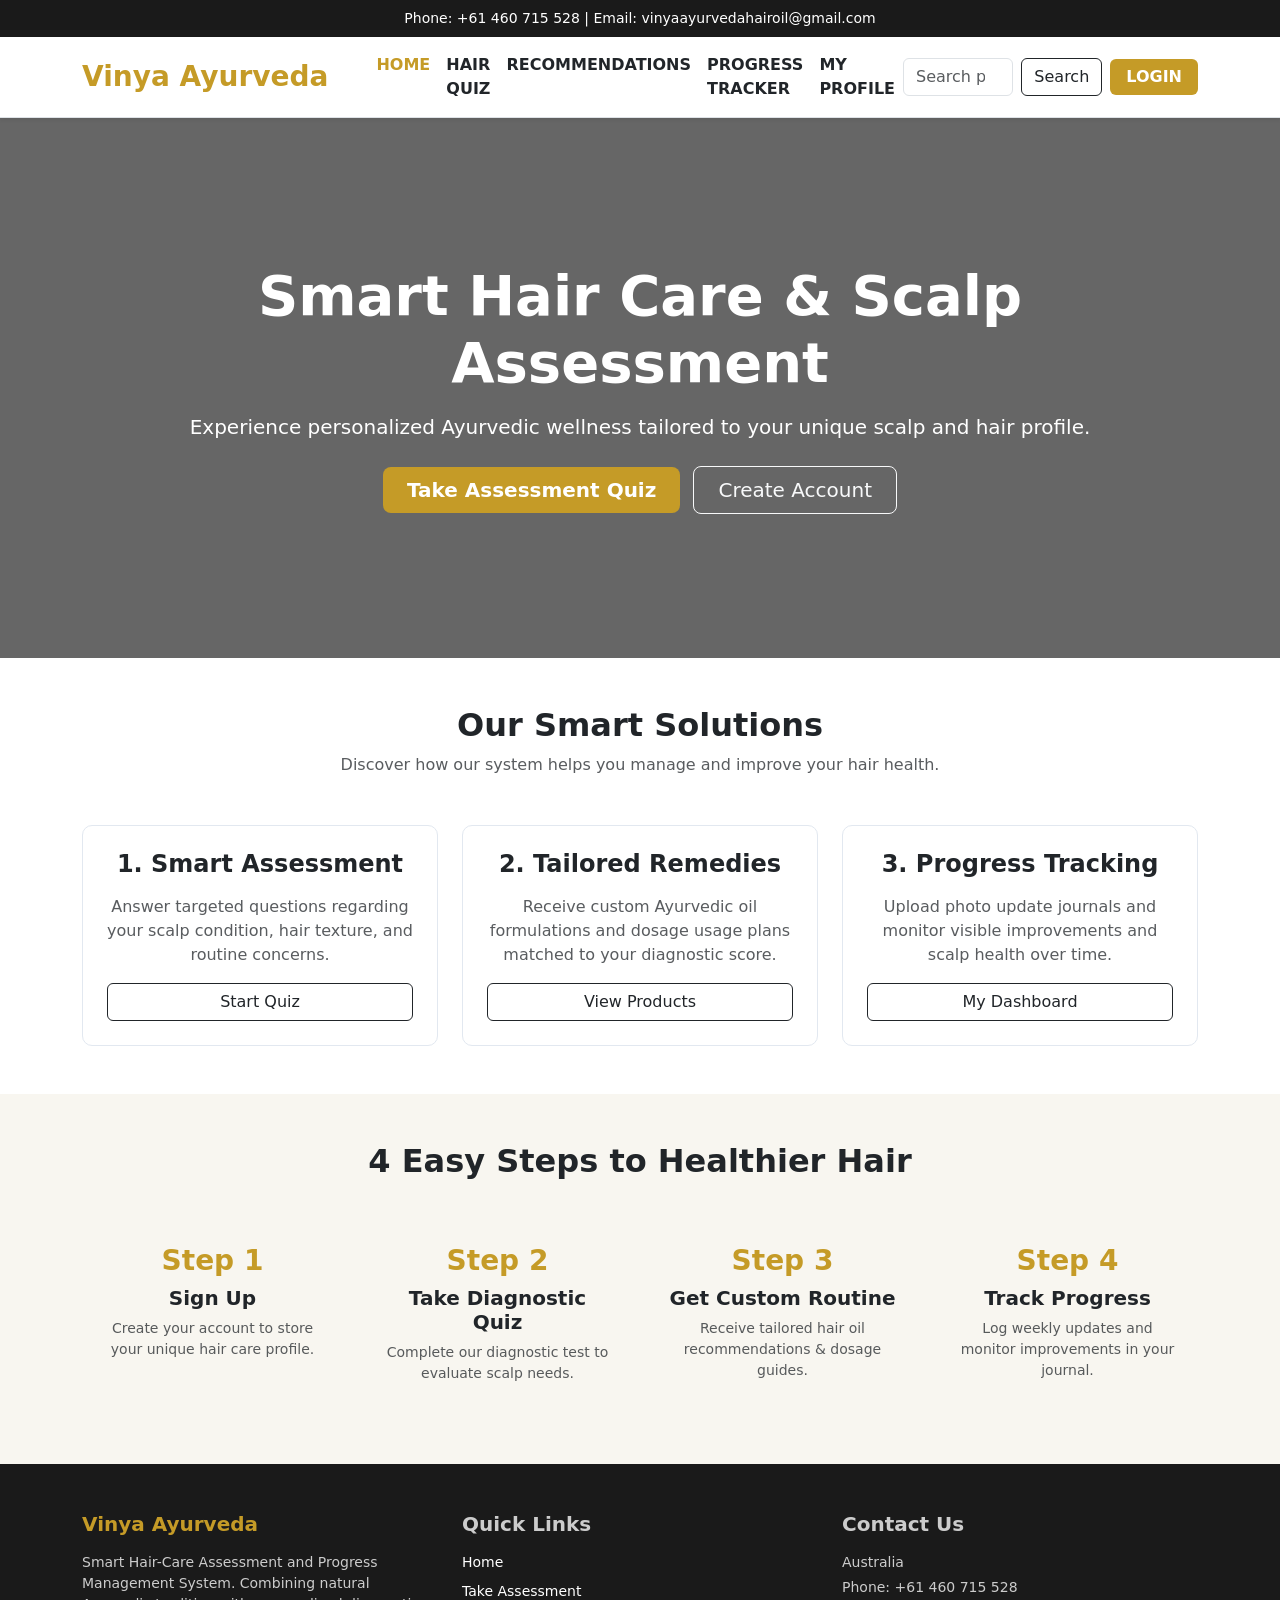
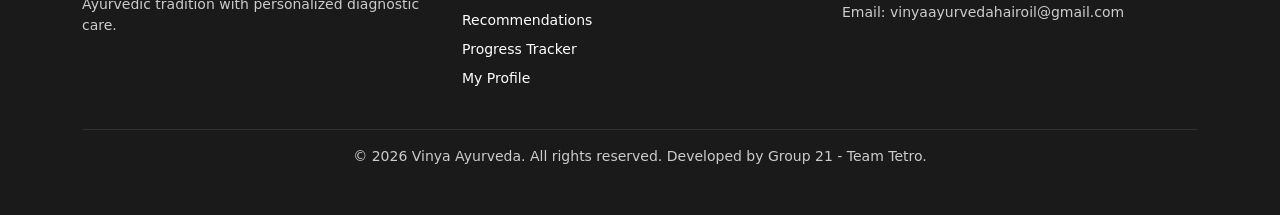
==== index.html @ a971d062 "Add files via upload" ====
<!DOCTYPE html>
<html lang="en">
<head>
    <meta charset="UTF-8">
    <meta name="viewport" content="width=device-width, initial-scale=1.0">
    <title>Vinya Ayurveda - Smart Hair Care Assessment</title>
    
    <!-- Bootstrap 5 CSS CDN -->
    <link href="https://cdn.jsdelivr.net/npm/bootstrap@5.3.0/dist/css/bootstrap.min.css" rel="stylesheet">
    
    <!-- Custom Project Stylesheet -->
    <link rel="stylesheet" href="style.css">
</head>
<body>

    <!-- 1. Top Announcement Bar -->
    <div class="top-bar py-2 text-center">
        <div class="container">
            <span>Phone: +61 460 715 528 | Email: vinyaayurvedahairoil@gmail.com</span>
        </div>
    </div>

    <!-- 2. Main Navigation Bar -->
    <!-- Main Navigation Bar with Search Bar -->
<nav class="navbar navbar-expand-lg navbar-light bg-white border-bottom shadow-sm sticky-top">
    <div class="container">
        <a class="navbar-brand fw-bold fs-3 text-vinya" href="index.html">Vinya Ayurveda</a>
        <button class="navbar-toggler" type="button" data-bs-toggle="collapse" data-bs-target="#navbarNav">
            <span class="navbar-toggler-icon"></span>
        </button>
        <div class="collapse navbar-collapse" id="navbarNav">
            <ul class="navbar-nav me-auto ms-lg-4 fw-semibold">
                <li class="nav-item"><a class="nav-link active text-vinya" href="index.html">HOME</a></li>
                <li class="nav-item"><a class="nav-link text-dark" href="assessment.html">HAIR QUIZ</a></li>
                <li class="nav-item"><a class="nav-link text-dark" href="recommendation.html">RECOMMENDATIONS</a></li>
                <li class="nav-item"><a class="nav-link text-dark" href="progress.html">PROGRESS TRACKER</a></li>
                <li class="nav-item"><a class="nav-link text-dark" href="profile.html">MY PROFILE</a></li>
            </ul>

            <!-- Search Bar Form -->
            <form class="d-flex me-lg-2 my-2 my-lg-0" role="search">
                <input class="form-control me-2" type="search" placeholder="Search products..." aria-label="Search">
                <button class="btn btn-outline-dark" type="submit">Search</button>
            </form>

            <a class="btn btn-vinya px-3" href="login.html">LOGIN</a>
        </div>
    </div>
</nav>

    <!-- 3. Hero Section (Using your image as background) -->
    <section class="hero-section text-center"style="background: linear-gradient(rgba(0,0,0,0.6), rgba(0,0,0,0.6)), url('images/hero-bg.webp') center/cover no-repeat;" >
        <div class="container py-4">
            <h1 class="display-4 fw-bold">Smart Hair Care & Scalp Assessment</h1>
            <p class="lead mt-3 mx-auto style-width">
                Experience personalized Ayurvedic wellness tailored to your unique scalp and hair profile.
            </p>
            <div class="mt-4">
                <a href="assessment.html" class="btn btn-vinya btn-lg px-4 py-2 me-2">Take Assessment Quiz</a>
                <a href="register.html" class="btn btn-outline-light btn-lg px-4 py-2">Create Account</a>
            </div>
        </div>
    </section>

    <!-- 4. Key System Features Section -->
    <section class="container py-5">
        <div class="text-center mb-5">
            <h2 class="fw-bold">Our Smart Solutions</h2>
            <p class="text-muted">Discover how our system helps you manage and improve your hair health.</p>
        </div>
        
        <div class="row g-4 text-center">
            <div class="col-md-4">
                <div class="card p-4 custom-card h-100">
                    <h4 class="fw-bold mb-3">1. Smart Assessment</h4>
                    <p class="text-muted">Answer targeted questions regarding your scalp condition, hair texture, and routine concerns.</p>
                    <a href="assessment.html" class="btn btn-outline-dark mt-auto">Start Quiz</a>
                </div>
            </div>
            <div class="col-md-4">
                <div class="card p-4 custom-card h-100">
                    <h4 class="fw-bold mb-3">2. Tailored Remedies</h4>
                    <p class="text-muted">Receive custom Ayurvedic oil formulations and dosage usage plans matched to your diagnostic score.</p>
                    <a href="recommendation.html" class="btn btn-outline-dark mt-auto">View Products</a>
                </div>
            </div>
            <div class="col-md-4">
                <div class="card p-4 custom-card h-100">
                    <h4 class="fw-bold mb-3">3. Progress Tracking</h4>
                    <p class="text-muted">Upload photo update journals and monitor visible improvements and scalp health over time.</p>
                    <a href="progress.html" class="btn btn-outline-dark mt-auto">My Dashboard</a>
                </div>
            </div>
        </div>
    </section>

    <!-- 5. How It Works Section -->
    <section class="bg-warm py-5">
        <div class="container">
            <div class="text-center mb-5">
                <h2 class="fw-bold">4 Easy Steps to Healthier Hair</h2>
            </div>
            <div class="row g-4 text-center">
                <div class="col-md-3">
                    <div class="p-3">
                        <h3 class="text-vinya fw-bold">Step 1</h3>
                        <h5 class="fw-semibold">Sign Up</h5>
                        <p class="text-muted small">Create your account to store your unique hair care profile.</p>
                    </div>
                </div>
                <div class="col-md-3">
                    <div class="p-3">
                        <h3 class="text-vinya fw-bold">Step 2</h3>
                        <h5 class="fw-semibold">Take Diagnostic Quiz</h5>
                        <p class="text-muted small">Complete our diagnostic test to evaluate scalp needs.</p>
                    </div>
                </div>
                <div class="col-md-3">
                    <div class="p-3">
                        <h3 class="text-vinya fw-bold">Step 3</h3>
                        <h5 class="fw-semibold">Get Custom Routine</h5>
                        <p class="text-muted small">Receive tailored hair oil recommendations & dosage guides.</p>
                    </div>
                </div>
                <div class="col-md-3">
                    <div class="p-3">
                        <h3 class="text-vinya fw-bold">Step 4</h3>
                        <h5 class="fw-semibold">Track Progress</h5>
                        <p class="text-muted small">Log weekly updates and monitor improvements in your journal.</p>
                    </div>
                </div>
            </div>
        </div>
    </section>

    <!-- 6. Footer -->
    <footer class="py-5">
        <div class="container">
            <div class="row g-4">
                <div class="col-md-4">
                    <h5 class="fw-bold text-vinya mb-3">Vinya Ayurveda</h5>
                    <p class="small">Smart Hair-Care Assessment and Progress Management System. Combining natural Ayurvedic tradition with personalized diagnostic care.</p>
                </div>
                <div class="col-md-4">
                    <h5 class="fw-bold mb-3">Quick Links</h5>
                    <ul class="list-unstyled small">
                        <li class="mb-2"><a href="index.html">Home</a></li>
                        <li class="mb-2"><a href="assessment.html">Take Assessment</a></li>
                        <li class="mb-2"><a href="recommendation.html">Recommendations</a></li>
                        <li class="mb-2"><a href="progress.html">Progress Tracker</a></li>
                        <li class="mb-2"><a href="profile.html">My Profile</a></li>
                    </ul>
                </div>
                <div class="col-md-4">
                    <h5 class="fw-bold mb-3">Contact Us</h5>
                    <p class="small mb-1">Australia</p>
                    <p class="small mb-1">Phone: +61 460 715 528</p>
                    <p class="small">Email: vinyaayurvedahairoil@gmail.com</p>
                </div>
            </div>
            <hr class="mt-4 border-secondary">
            <div class="text-center small">
                © 2026 Vinya Ayurveda. All rights reserved. Developed by Group 21 - Team Tetro.
            </div>
        </div>
    </footer>

    <!-- Bootstrap 5 JS Bundle -->
    <script src="https://cdn.jsdelivr.net/npm/bootstrap@5.3.0/dist/js/bootstrap.bundle.min.js"></script>
</body>
</html>
---- style.css ----
/* Vinya Ayurveda Brand Styling */

:root {
    --brand-gold: #c59b27;
    --brand-gold-hover: #a37f1e;
    --brand-dark: #1a1a1a;
    --brand-light-bg: #f8f6f0;
}

/* Announcement Top Bar */
.top-bar {
    background-color: var(--brand-dark);
    color: #ffffff;
    font-size: 0.875rem;
}

/* Custom Gold Accent Buttons */
.btn-vinya {
    background-color: var(--brand-gold);
    color: #ffffff !important;
    border: none;
    font-weight: 600;
    transition: background-color 0.3s ease;
}

.btn-vinya:hover {
    background-color: var(--brand-gold-hover);
}

.text-vinya {
    color: var(--brand-gold) !important;
}

/* Hero Section with Background Image Overlay */
.hero-section {
    background: linear-gradient(rgba(0, 0, 0, 0.5), rgba(0, 0, 0, 0.5)), url('./images/hero-bg.webp');
    background-size: cover;
    background-position: center;
    background-repeat: no-repeat;
    color: #ffffff;
    padding: 120px 0;
}

/* Feature Cards Styling */
.custom-card {
    border: 1px solid #e2e8f0;
    border-radius: 10px;
    transition: transform 0.3s ease, box-shadow 0.3s ease;
}

.custom-card:hover {
    transform: translateY(-5px);
    box-shadow: 0 10px 20px rgba(0, 0, 0, 0.1);
}

/* Section Backgrounds */
.bg-warm {
    background-color: var(--brand-light-bg);
}

/* Footer Styling */
footer {
    background-color: var(--brand-dark);
    color: #cccccc;
}

footer a {
    color: #ffffff;
    text-decoration: none;
}

footer a:hover {
    color: var(--brand-gold);
}
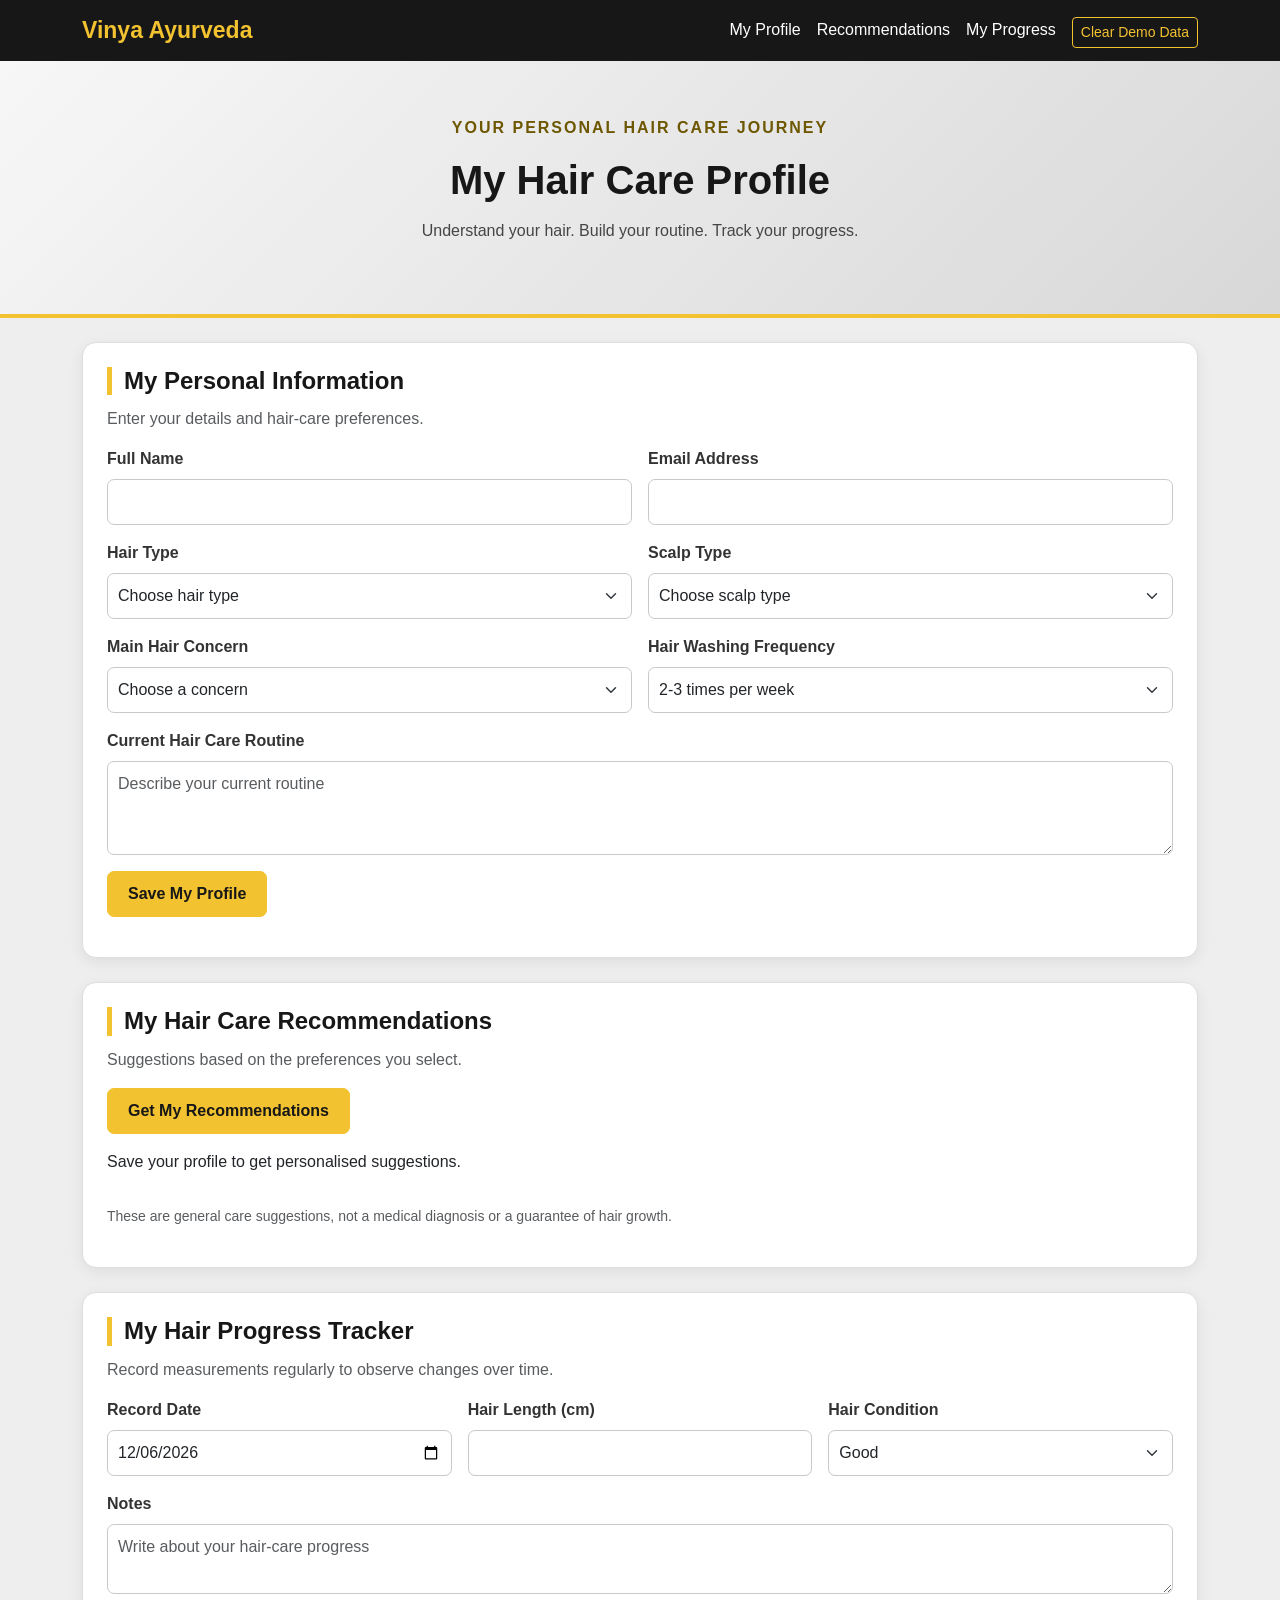
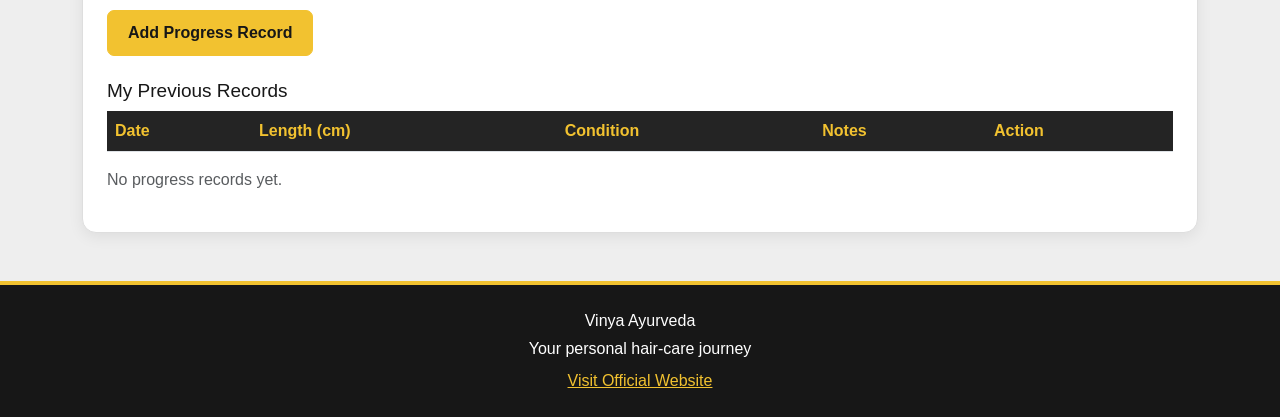
==== commit 752f7855: "Add files via upload profile" ====
--- a/index.html
+++ b/index.html
@@ -1,172 +1,228 @@
-
-<!DOCTYPE html>
-<html lang="en">
-<head>
-    <meta charset="UTF-8">
-    <meta name="viewport" content="width=device-width, initial-scale=1.0">
-    <title>Vinya Ayurveda - Smart Hair Care Assessment</title>
-    
-    <!-- Bootstrap 5 CSS CDN -->
-    <link href="https://cdn.jsdelivr.net/npm/bootstrap@5.3.0/dist/css/bootstrap.min.css" rel="stylesheet">
-    
-    <!-- Custom Project Stylesheet -->
-    <link rel="stylesheet" href="style.css">
-</head>
-<body>
-
-    <!-- 1. Top Announcement Bar -->
-    <div class="top-bar py-2 text-center">
-        <div class="container">
-            <span>Phone: +61 460 715 528 | Email: vinyaayurvedahairoil@gmail.com</span>
-        </div>
-    </div>
-
-    <!-- 2. Main Navigation Bar -->
-    <!-- Main Navigation Bar with Search Bar -->
-<nav class="navbar navbar-expand-lg navbar-light bg-white border-bottom shadow-sm sticky-top">
-    <div class="container">
-        <a class="navbar-brand fw-bold fs-3 text-vinya" href="index.html">Vinya Ayurveda</a>
-        <button class="navbar-toggler" type="button" data-bs-toggle="collapse" data-bs-target="#navbarNav">
-            <span class="navbar-toggler-icon"></span>
-        </button>
-        <div class="collapse navbar-collapse" id="navbarNav">
-            <ul class="navbar-nav me-auto ms-lg-4 fw-semibold">
-                <li class="nav-item"><a class="nav-link active text-vinya" href="index.html">HOME</a></li>
-                <li class="nav-item"><a class="nav-link text-dark" href="assessment.html">HAIR QUIZ</a></li>
-                <li class="nav-item"><a class="nav-link text-dark" href="recommendation.html">RECOMMENDATIONS</a></li>
-                <li class="nav-item"><a class="nav-link text-dark" href="progress.html">PROGRESS TRACKER</a></li>
-                <li class="nav-item"><a class="nav-link text-dark" href="profile.html">MY PROFILE</a></li>
-            </ul>
-
-            <!-- Search Bar Form -->
-            <form class="d-flex me-lg-2 my-2 my-lg-0" role="search">
-                <input class="form-control me-2" type="search" placeholder="Search products..." aria-label="Search">
-                <button class="btn btn-outline-dark" type="submit">Search</button>
-            </form>
-
-            <a class="btn btn-vinya px-3" href="login.html">LOGIN</a>
-        </div>
-    </div>
-</nav>
-
-    <!-- 3. Hero Section (Using your image as background) -->
-    <section class="hero-section text-center"style="background: linear-gradient(rgba(0,0,0,0.6), rgba(0,0,0,0.6)), url('images/hero-bg.webp') center/cover no-repeat;" >
-        <div class="container py-4">
-            <h1 class="display-4 fw-bold">Smart Hair Care & Scalp Assessment</h1>
-            <p class="lead mt-3 mx-auto style-width">
-                Experience personalized Ayurvedic wellness tailored to your unique scalp and hair profile.
-            </p>
-            <div class="mt-4">
-                <a href="assessment.html" class="btn btn-vinya btn-lg px-4 py-2 me-2">Take Assessment Quiz</a>
-                <a href="register.html" class="btn btn-outline-light btn-lg px-4 py-2">Create Account</a>
-            </div>
-        </div>
-    </section>
-
-    <!-- 4. Key System Features Section -->
-    <section class="container py-5">
-        <div class="text-center mb-5">
-            <h2 class="fw-bold">Our Smart Solutions</h2>
-            <p class="text-muted">Discover how our system helps you manage and improve your hair health.</p>
-        </div>
-        
-        <div class="row g-4 text-center">
-            <div class="col-md-4">
-                <div class="card p-4 custom-card h-100">
-                    <h4 class="fw-bold mb-3">1. Smart Assessment</h4>
-                    <p class="text-muted">Answer targeted questions regarding your scalp condition, hair texture, and routine concerns.</p>
-                    <a href="assessment.html" class="btn btn-outline-dark mt-auto">Start Quiz</a>
-                </div>
-            </div>
-            <div class="col-md-4">
-                <div class="card p-4 custom-card h-100">
-                    <h4 class="fw-bold mb-3">2. Tailored Remedies</h4>
-                    <p class="text-muted">Receive custom Ayurvedic oil formulations and dosage usage plans matched to your diagnostic score.</p>
-                    <a href="recommendation.html" class="btn btn-outline-dark mt-auto">View Products</a>
-                </div>
-            </div>
-            <div class="col-md-4">
-                <div class="card p-4 custom-card h-100">
-                    <h4 class="fw-bold mb-3">3. Progress Tracking</h4>
-                    <p class="text-muted">Upload photo update journals and monitor visible improvements and scalp health over time.</p>
-                    <a href="progress.html" class="btn btn-outline-dark mt-auto">My Dashboard</a>
-                </div>
-            </div>
-        </div>
-    </section>
-
-    <!-- 5. How It Works Section -->
-    <section class="bg-warm py-5">
-        <div class="container">
-            <div class="text-center mb-5">
-                <h2 class="fw-bold">4 Easy Steps to Healthier Hair</h2>
-            </div>
-            <div class="row g-4 text-center">
-                <div class="col-md-3">
-                    <div class="p-3">
-                        <h3 class="text-vinya fw-bold">Step 1</h3>
-                        <h5 class="fw-semibold">Sign Up</h5>
-                        <p class="text-muted small">Create your account to store your unique hair care profile.</p>
-                    </div>
-                </div>
-                <div class="col-md-3">
-                    <div class="p-3">
-                        <h3 class="text-vinya fw-bold">Step 2</h3>
-                        <h5 class="fw-semibold">Take Diagnostic Quiz</h5>
-                        <p class="text-muted small">Complete our diagnostic test to evaluate scalp needs.</p>
-                    </div>
-                </div>
-                <div class="col-md-3">
-                    <div class="p-3">
-                        <h3 class="text-vinya fw-bold">Step 3</h3>
-                        <h5 class="fw-semibold">Get Custom Routine</h5>
-                        <p class="text-muted small">Receive tailored hair oil recommendations & dosage guides.</p>
-                    </div>
-                </div>
-                <div class="col-md-3">
-                    <div class="p-3">
-                        <h3 class="text-vinya fw-bold">Step 4</h3>
-                        <h5 class="fw-semibold">Track Progress</h5>
-                        <p class="text-muted small">Log weekly updates and monitor improvements in your journal.</p>
-                    </div>
-                </div>
-            </div>
-        </div>
-    </section>
-
-    <!-- 6. Footer -->
-    <footer class="py-5">
-        <div class="container">
-            <div class="row g-4">
-                <div class="col-md-4">
-                    <h5 class="fw-bold text-vinya mb-3">Vinya Ayurveda</h5>
-                    <p class="small">Smart Hair-Care Assessment and Progress Management System. Combining natural Ayurvedic tradition with personalized diagnostic care.</p>
-                </div>
-                <div class="col-md-4">
-                    <h5 class="fw-bold mb-3">Quick Links</h5>
-                    <ul class="list-unstyled small">
-                        <li class="mb-2"><a href="index.html">Home</a></li>
-                        <li class="mb-2"><a href="assessment.html">Take Assessment</a></li>
-                        <li class="mb-2"><a href="recommendation.html">Recommendations</a></li>
-                        <li class="mb-2"><a href="progress.html">Progress Tracker</a></li>
-                        <li class="mb-2"><a href="profile.html">My Profile</a></li>
-                    </ul>
-                </div>
-                <div class="col-md-4">
-                    <h5 class="fw-bold mb-3">Contact Us</h5>
-                    <p class="small mb-1">Australia</p>
-                    <p class="small mb-1">Phone: +61 460 715 528</p>
-                    <p class="small">Email: vinyaayurvedahairoil@gmail.com</p>
-                </div>
-            </div>
-            <hr class="mt-4 border-secondary">
-            <div class="text-center small">
-                © 2026 Vinya Ayurveda. All rights reserved. Developed by Group 21 - Team Tetro.
-            </div>
-        </div>
-    </footer>
-
-    <!-- Bootstrap 5 JS Bundle -->
-    <script src="https://cdn.jsdelivr.net/npm/bootstrap@5.3.0/dist/js/bootstrap.bundle.min.js"></script>
-</body>
-</html>+<!DOCTYPE html>
+<html lang="en">
+<head>
+    <meta charset="UTF-8">
+    <meta name="viewport" content="width=device-width, initial-scale=1">
+    <title>Vinya Ayurveda | My Hair Care Profile</title>
+
+    <!-- Bootstrap CSS -->
+    <link href="https://cdn.jsdelivr.net/npm/bootstrap@5.3.3/dist/css/bootstrap.min.css"
+          rel="stylesheet">
+    <!-- Custom CSS -->
+    <link rel="stylesheet" href="style.css">
+</head>
+<body>
+
+<!-- Navigation Bar -->
+<nav class="navbar navbar-expand-lg navbar-dark">
+    <div class="container">
+        <a class="navbar-brand" href="#">Vinya Ayurveda</a>
+        <button class="navbar-toggler" type="button"
+                data-bs-toggle="collapse" data-bs-target="#menu"
+                aria-label="Toggle navigation">
+            <span class="navbar-toggler-icon"></span>
+        </button>
+
+        <div class="collapse navbar-collapse" id="menu">
+            <ul class="navbar-nav ms-auto align-items-lg-center">
+                <li class="nav-item"><a class="nav-link" href="#profile">My Profile</a></li>
+                <li class="nav-item"><a class="nav-link" href="#recommendations">Recommendations</a></li>
+                <li class="nav-item"><a class="nav-link" href="#progress">My Progress</a></li>
+                <li class="nav-item ms-lg-2">
+                    <button id="clearData" class="btn btn-outline-warning btn-sm mt-1">
+                        Clear Demo Data
+                    </button>
+                </li>
+            </ul>
+        </div>
+    </div>
+</nav>
+
+<!-- Welcome Section -->
+<header class="welcome text-center">
+    <div class="container">
+        <p class="small-heading">YOUR PERSONAL HAIR CARE JOURNEY</p>
+        <h1>My Hair Care Profile</h1>
+        <p>Understand your hair. Build your routine. Track your progress.</p>
+    </div>
+</header>
+
+<main class="container py-4">
+
+    <!-- Customer Profile -->
+    <section class="card section-card mb-4" id="profile">
+        <div class="card-body p-4">
+            <h2>My Personal Information</h2>
+            <p class="text-muted">Enter your details and hair-care preferences.</p>
+
+            <form id="profileForm">
+                <div class="row g-3">
+                    <div class="col-md-6">
+                        <label for="fullName" class="form-label">Full Name</label>
+                        <input type="text" id="fullName" class="form-control" required>
+                    </div>
+
+                    <div class="col-md-6">
+                        <label for="email" class="form-label">Email Address</label>
+                        <input type="email" id="email" class="form-control" required>
+                    </div>
+
+                    <div class="col-md-6">
+                        <label for="hairType" class="form-label">Hair Type</label>
+                        <select id="hairType" class="form-select" required>
+                            <option value="">Choose hair type</option>
+                            <option>Straight</option>
+                            <option>Wavy</option>
+                            <option>Curly</option>
+                            <option>Coily</option>
+                        </select>
+                    </div>
+
+                    <div class="col-md-6">
+                        <label for="scalpType" class="form-label">Scalp Type</label>
+                        <select id="scalpType" class="form-select" required>
+                            <option value="">Choose scalp type</option>
+                            <option>Normal</option>
+                            <option>Dry</option>
+                            <option>Oily</option>
+                            <option>Sensitive</option>
+                            <option>Not sure</option>
+                        </select>
+                    </div>
+
+                    <div class="col-md-6">
+                        <label for="concern" class="form-label">Main Hair Concern</label>
+                        <select id="concern" class="form-select" required>
+                            <option value="">Choose a concern</option>
+                            <option>Hair Fall</option>
+                            <option>Dry Hair</option>
+                            <option>Dandruff</option>
+                            <option>Hair Breakage</option>
+                            <option>Hair Growth</option>
+                            <option>Scalp Itching</option>
+                        </select>
+                    </div>
+
+                    <div class="col-md-6">
+                        <label for="washFrequency" class="form-label">Hair Washing Frequency</label>
+                        <select id="washFrequency" class="form-select">
+                            <option>Daily</option>
+                            <option selected>2-3 times per week</option>
+                            <option>Once per week</option>
+                            <option>Less often</option>
+                        </select>
+                    </div>
+
+                    <div class="col-12">
+                        <label for="routine" class="form-label">Current Hair Care Routine</label>
+                        <textarea id="routine" class="form-control" rows="3"
+                                  placeholder="Describe your current routine"></textarea>
+                    </div>
+
+                    <div class="col-12">
+                        <button type="submit" class="btn btn-yellow">Save My Profile</button>
+                    </div>
+                </div>
+            </form>
+            <p id="profileMessage" class="status-message mt-3" aria-live="polite"></p>
+        </div>
+    </section>
+
+    <!-- Recommendations -->
+    <section class="card section-card mb-4" id="recommendations">
+        <div class="card-body p-4">
+            <h2>My Hair Care Recommendations</h2>
+            <p class="text-muted">Suggestions based on the preferences you select.</p>
+
+            <button id="getRecommendations" class="btn btn-yellow mb-3">
+                Get My Recommendations
+            </button>
+
+            <div id="recommendationResults" class="row g-3">
+                <div class="col-12">
+                    <p>Save your profile to get personalised suggestions.</p>
+                </div>
+            </div>
+
+            <p class="small text-muted mt-3">
+                These are general care suggestions, not a medical diagnosis or a guarantee of hair growth.
+            </p>
+        </div>
+    </section>
+
+    <!-- Progress Tracker -->
+    <section class="card section-card mb-4" id="progress">
+        <div class="card-body p-4">
+            <h2>My Hair Progress Tracker</h2>
+            <p class="text-muted">Record measurements regularly to observe changes over time.</p>
+
+            <form id="progressForm">
+                <div class="row g-3">
+                    <div class="col-md-4">
+                        <label for="progressDate" class="form-label">Record Date</label>
+                        <input type="date" id="progressDate" class="form-control" required>
+                    </div>
+
+                    <div class="col-md-4">
+                        <label for="hairLength" class="form-label">Hair Length (cm)</label>
+                        <input type="number" id="hairLength" class="form-control"
+                               min="0" max="300" step="0.1" required>
+                    </div>
+
+                    <div class="col-md-4">
+                        <label for="hairCondition" class="form-label">Hair Condition</label>
+                        <select id="hairCondition" class="form-select">
+                            <option>Good</option>
+                            <option>Dry</option>
+                            <option>Oily</option>
+                            <option>Brittle</option>
+                            <option>More breakage noticed</option>
+                        </select>
+                    </div>
+
+                    <div class="col-12">
+                        <label for="progressNotes" class="form-label">Notes</label>
+                        <textarea id="progressNotes" class="form-control" rows="2"
+                                  placeholder="Write about your hair-care progress"></textarea>
+                    </div>
+
+                    <div class="col-12">
+                        <button type="submit" class="btn btn-yellow">Add Progress Record</button>
+                    </div>
+                </div>
+            </form>
+
+            <p id="progressMessage" class="status-message mt-3" aria-live="polite"></p>
+
+            <h3 class="mt-4">My Previous Records</h3>
+            <div class="table-responsive">
+                <table class="table table-hover align-middle">
+                    <thead>
+                        <tr>
+                            <th>Date</th>
+                            <th>Length (cm)</th>
+                            <th>Condition</th>
+                            <th>Notes</th>
+                            <th>Action</th>
+                        </tr>
+                    </thead>
+                    <tbody id="progressTable"></tbody>
+                </table>
+            </div>
+            <p id="emptyRecords" class="text-muted">No progress records yet.</p>
+        </div>
+    </section>
+</main>
+
+<footer class="text-center py-4">
+    <p class="mb-1">Vinya Ayurveda</p>
+    <p class="mb-2">Your personal hair-care journey</p>
+    <a href="https://www.vinyaayurveda.com.au/" target="_blank" rel="noopener noreferrer">
+        Visit Official Website
+    </a>
+</footer>
+
+<script src="https://cdn.jsdelivr.net/npm/bootstrap@5.3.3/dist/js/bootstrap.bundle.min.js"></script>
+<script src="script.js"></script>
+</body>
+</html>
--- a/style.css
+++ b/style.css
@@ -1,75 +1,209 @@
-
-/* Vinya Ayurveda Brand Styling */
-
-:root {
-    --brand-gold: #c59b27;
-    --brand-gold-hover: #a37f1e;
-    --brand-dark: #1a1a1a;
-    --brand-light-bg: #f8f6f0;
-}
-
-/* Announcement Top Bar */
-.top-bar {
-    background-color: var(--brand-dark);
-    color: #ffffff;
-    font-size: 0.875rem;
-}
-
-/* Custom Gold Accent Buttons */
-.btn-vinya {
-    background-color: var(--brand-gold);
-    color: #ffffff !important;
-    border: none;
-    font-weight: 600;
-    transition: background-color 0.3s ease;
-}
-
-.btn-vinya:hover {
-    background-color: var(--brand-gold-hover);
-}
-
-.text-vinya {
-    color: var(--brand-gold) !important;
-}
-
-/* Hero Section with Background Image Overlay */
-.hero-section {
-    background: linear-gradient(rgba(0, 0, 0, 0.5), rgba(0, 0, 0, 0.5)), url('./images/hero-bg.webp');
-    background-size: cover;
-    background-position: center;
-    background-repeat: no-repeat;
-    color: #ffffff;
-    padding: 120px 0;
-}
-
-/* Feature Cards Styling */
-.custom-card {
-    border: 1px solid #e2e8f0;
-    border-radius: 10px;
-    transition: transform 0.3s ease, box-shadow 0.3s ease;
-}
-
-.custom-card:hover {
-    transform: translateY(-5px);
-    box-shadow: 0 10px 20px rgba(0, 0, 0, 0.1);
-}
-
-/* Section Backgrounds */
-.bg-warm {
-    background-color: var(--brand-light-bg);
-}
-
-/* Footer Styling */
-footer {
-    background-color: var(--brand-dark);
-    color: #cccccc;
-}
-
-footer a {
-    color: #ffffff;
-    text-decoration: none;
-}
-
-footer a:hover {
-    color: var(--brand-gold);
-}+/* BLACK, ASH AND YELLOW COLOUR THEME */
+:root {
+    --black: #171717;
+    --black-soft: #242424;
+    --ash: #eeeeee;
+    --ash-dark: #d2d2d2;
+    --yellow: #f2c230;
+    --yellow-hover: #dfad13;
+    --text: #252525;
+}
+
+/* General page */
+body {
+    background-color: var(--ash);
+    color: var(--text);
+    font-family: Arial, sans-serif;
+    margin: 0;
+}
+
+/* Navigation bar */
+.navbar {
+    background-color: var(--black);
+}
+
+.navbar-brand {
+    font-size: 23px;
+    font-weight: bold;
+    color: var(--yellow);
+}
+
+.navbar-brand:hover {
+    color: #ffe58a;
+}
+
+.navbar .nav-link {
+    color: #ffffff;
+}
+
+.navbar .nav-link:hover,
+.navbar .nav-link:focus {
+    color: var(--yellow);
+}
+
+/* Welcome section */
+.welcome {
+    background: linear-gradient(135deg, #f7f7f7, #d8d8d8);
+    border-bottom: 4px solid var(--yellow);
+    padding: 55px 15px;
+}
+
+.welcome h1 {
+    color: var(--black);
+    font-weight: bold;
+    margin-bottom: 15px;
+}
+
+.welcome p {
+    color: #454545;
+}
+
+.small-heading {
+    color: #6d5700 !important;
+    letter-spacing: 2px;
+    font-weight: bold;
+}
+
+/* Main cards */
+.section-card {
+    background-color: #ffffff;
+    border: 1px solid #dedede;
+    border-radius: 14px;
+    box-shadow: 0 4px 15px rgba(0, 0, 0, 0.07);
+}
+
+.section-card h2 {
+    color: var(--black);
+    font-size: 24px;
+    font-weight: bold;
+    margin-bottom: 12px;
+    border-left: 5px solid var(--yellow);
+    padding-left: 12px;
+}
+
+.section-card h3 {
+    color: var(--black);
+    font-size: 19px;
+}
+
+/* Form labels and fields */
+.form-label {
+    font-weight: bold;
+    color: #333333;
+}
+
+.form-control,
+.form-select {
+    border: 1px solid #c9c9c9;
+    border-radius: 7px;
+    padding: 10px;
+}
+
+.form-control:focus,
+.form-select:focus {
+    border-color: #c7a11e;
+    box-shadow: 0 0 0 0.2rem rgba(242, 194, 48, 0.25);
+}
+
+/* Yellow buttons */
+.btn-yellow {
+    background-color: var(--yellow);
+    color: var(--black);
+    border: 1px solid var(--yellow);
+    border-radius: 7px;
+    padding: 10px 20px;
+    font-weight: bold;
+}
+
+.btn-yellow:hover,
+.btn-yellow:focus {
+    background-color: var(--yellow-hover);
+    border-color: var(--yellow-hover);
+    color: var(--black);
+}
+
+.btn-outline-warning {
+    color: var(--yellow);
+    border-color: var(--yellow);
+}
+
+.btn-outline-warning:hover {
+    color: var(--black);
+    background-color: var(--yellow);
+    border-color: var(--yellow);
+}
+
+/* Recommendation cards */
+.recommendation-card {
+    background-color: #f3f3f3;
+    border: 1px solid #dddddd;
+    border-top: 4px solid var(--yellow);
+    border-radius: 10px;
+    padding: 20px;
+    height: 100%;
+}
+
+.recommendation-card h3 {
+    font-size: 18px;
+    font-weight: bold;
+}
+
+.recommendation-card p {
+    margin-bottom: 0;
+    line-height: 1.6;
+}
+
+/* Messages */
+.status-message {
+    color: #333333;
+    font-weight: bold;
+}
+
+/* Table */
+.table thead th {
+    background-color: var(--black-soft);
+    color: var(--yellow);
+    white-space: nowrap;
+}
+
+.table td {
+    overflow-wrap: anywhere;
+}
+
+.table-hover tbody tr:hover {
+    background-color: #fff9df;
+}
+
+/* Footer */
+footer {
+    background-color: var(--black);
+    color: #ffffff;
+    border-top: 4px solid var(--yellow);
+}
+
+footer a {
+    color: var(--yellow);
+}
+
+footer a:hover {
+    color: #ffe58a;
+}
+
+/* Mobile screen */
+@media (max-width: 576px) {
+    .welcome {
+        padding: 35px 12px;
+    }
+
+    .welcome h1 {
+        font-size: 28px;
+    }
+
+    .section-card h2 {
+        font-size: 21px;
+    }
+
+    .section-card .card-body {
+        padding: 20px !important;
+    }
+}
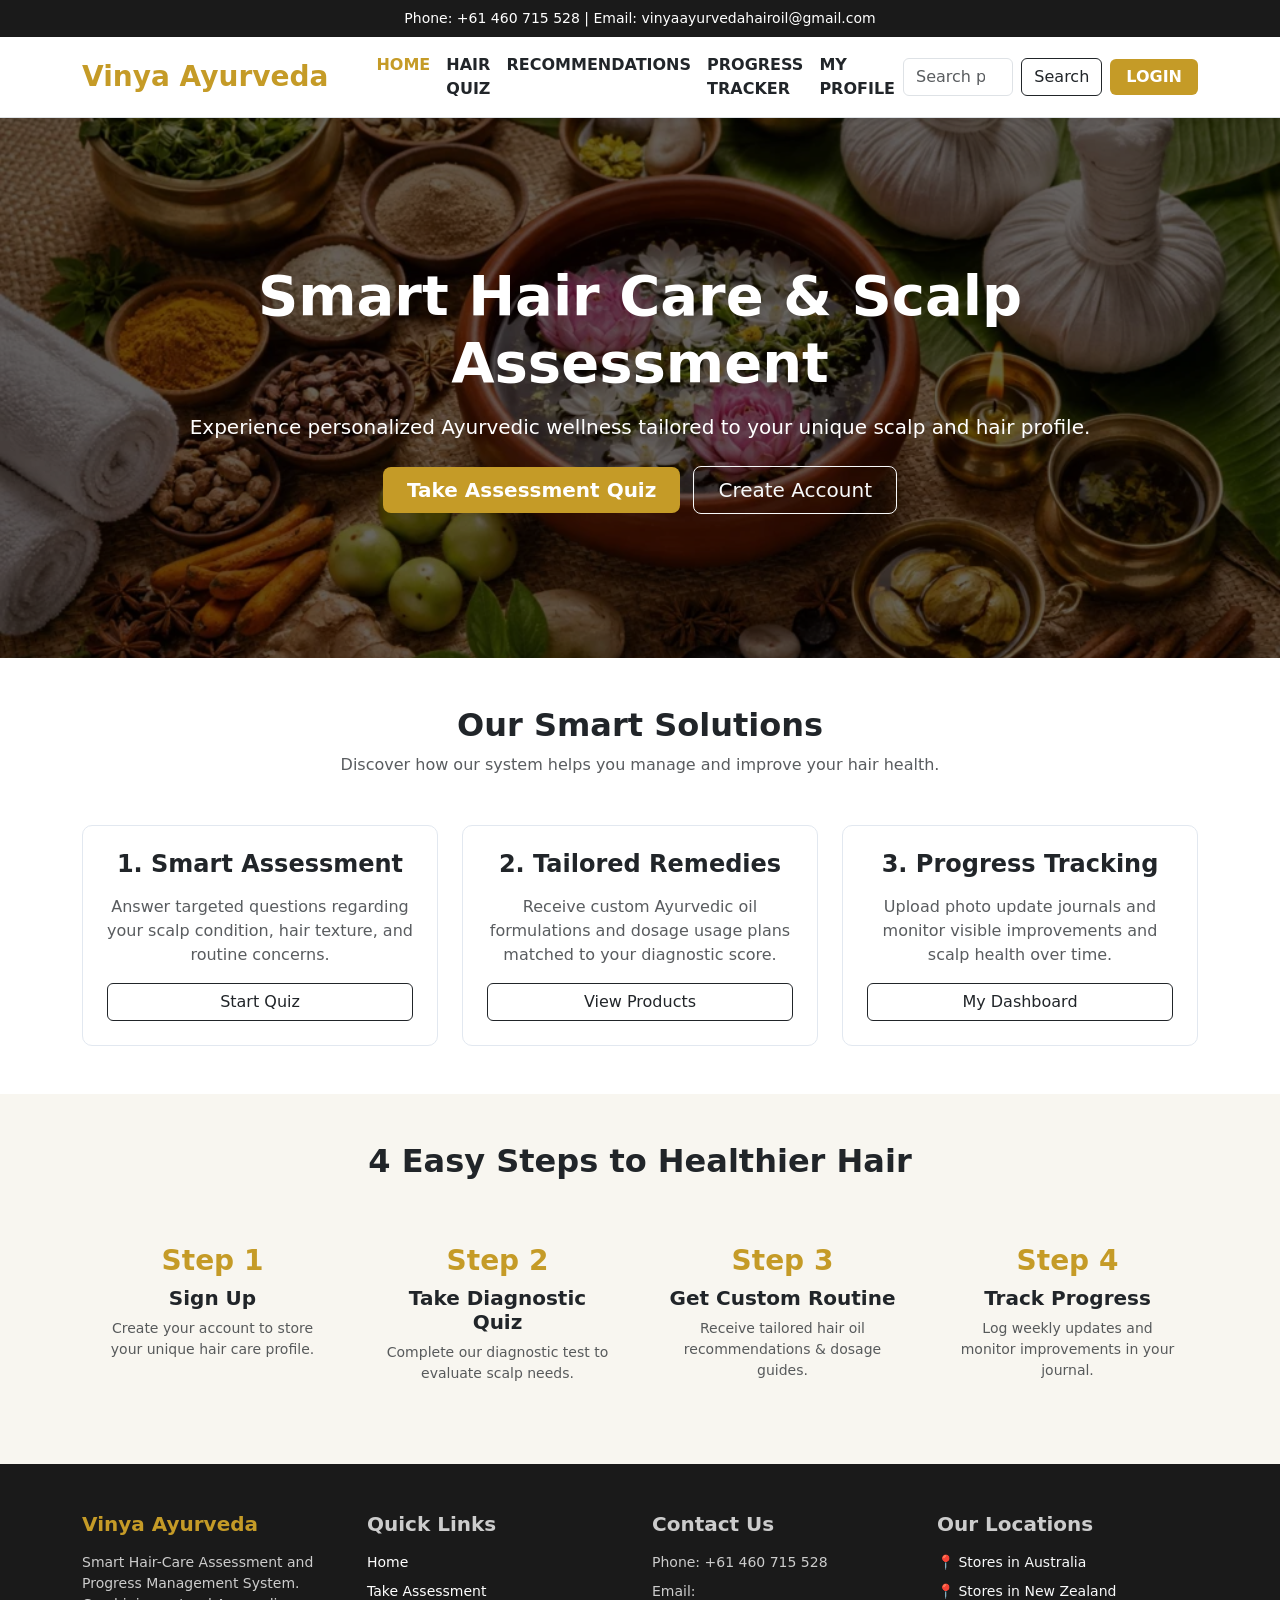
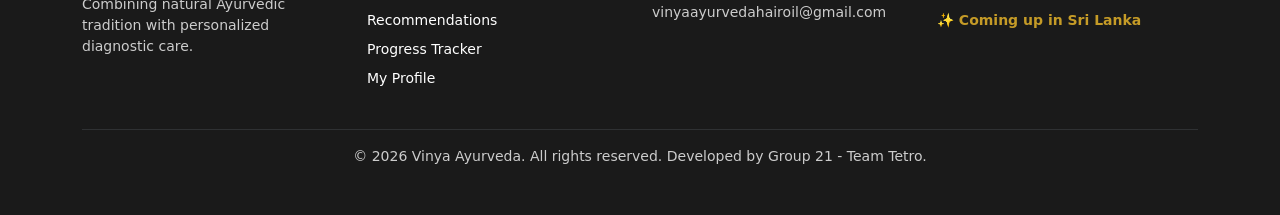
==== commit 7a82825f: "Added my updated code files" ====
--- a/index.html
+++ b/index.html
@@ -1,228 +1,186 @@
+
 <!DOCTYPE html>
 <html lang="en">
 <head>
     <meta charset="UTF-8">
-    <meta name="viewport" content="width=device-width, initial-scale=1">
-    <title>Vinya Ayurveda | My Hair Care Profile</title>
-
-    <!-- Bootstrap CSS -->
-    <link href="https://cdn.jsdelivr.net/npm/bootstrap@5.3.3/dist/css/bootstrap.min.css"
-          rel="stylesheet">
-    <!-- Custom CSS -->
+    <meta name="viewport" content="width=device-width, initial-scale=1.0">
+    <title>Vinya Ayurveda - Smart Hair Care Assessment</title>
+    
+    <!-- Bootstrap 5 CSS CDN -->
+    <link href="https://cdn.jsdelivr.net/npm/bootstrap@5.3.0/dist/css/bootstrap.min.css" rel="stylesheet">
+    
+    <!-- Custom Project Stylesheet -->
     <link rel="stylesheet" href="style.css">
 </head>
 <body>
 
-<!-- Navigation Bar -->
-<nav class="navbar navbar-expand-lg navbar-dark">
-    <div class="container">
-        <a class="navbar-brand" href="#">Vinya Ayurveda</a>
-        <button class="navbar-toggler" type="button"
-                data-bs-toggle="collapse" data-bs-target="#menu"
-                aria-label="Toggle navigation">
-            <span class="navbar-toggler-icon"></span>
-        </button>
-
-        <div class="collapse navbar-collapse" id="menu">
-            <ul class="navbar-nav ms-auto align-items-lg-center">
-                <li class="nav-item"><a class="nav-link" href="#profile">My Profile</a></li>
-                <li class="nav-item"><a class="nav-link" href="#recommendations">Recommendations</a></li>
-                <li class="nav-item"><a class="nav-link" href="#progress">My Progress</a></li>
-                <li class="nav-item ms-lg-2">
-                    <button id="clearData" class="btn btn-outline-warning btn-sm mt-1">
-                        Clear Demo Data
-                    </button>
-                </li>
-            </ul>
+    <!-- 1. Top Announcement Bar -->
+    <div class="top-bar py-2 text-center">
+        <div class="container">
+            <span>Phone: +61 460 715 528 | Email: vinyaayurvedahairoil@gmail.com</span>
         </div>
     </div>
-</nav>
 
-<!-- Welcome Section -->
-<header class="welcome text-center">
-    <div class="container">
-        <p class="small-heading">YOUR PERSONAL HAIR CARE JOURNEY</p>
-        <h1>My Hair Care Profile</h1>
-        <p>Understand your hair. Build your routine. Track your progress.</p>
-    </div>
-</header>
+    <!-- 2. Main Navigation Bar with Search Bar -->
+    <nav class="navbar navbar-expand-lg navbar-light bg-white border-bottom shadow-sm sticky-top">
+        <div class="container">
+            <a class="navbar-brand fw-bold fs-3 text-vinya" href="index.html">Vinya Ayurveda</a>
+            <button class="navbar-toggler" type="button" data-bs-toggle="collapse" data-bs-target="#navbarNav">
+                <span class="navbar-toggler-icon"></span>
+            </button>
+            <div class="collapse navbar-collapse" id="navbarNav">
+                <ul class="navbar-nav me-auto ms-lg-4 fw-semibold">
+                    <li class="nav-item"><a class="nav-link active text-vinya" href="index.html">HOME</a></li>
+                    <li class="nav-item"><a class="nav-link text-dark" href="assessment.html">HAIR QUIZ</a></li>
+                    <li class="nav-item"><a class="nav-link text-dark" href="recommendation.html">RECOMMENDATIONS</a></li>
+                    <li class="nav-item"><a class="nav-link text-dark" href="progress.html">PROGRESS TRACKER</a></li>
+                    <li class="nav-item"><a class="nav-link text-dark" href="profile.html">MY PROFILE</a></li>
+                </ul>
 
-<main class="container py-4">
+                <!-- Search Bar Form -->
+                <form class="d-flex me-lg-2 my-2 my-lg-0" role="search">
+                    <input class="form-control me-2" type="search" placeholder="Search products..." aria-label="Search">
+                    <button class="btn btn-outline-dark" type="submit">Search</button>
+                </form>
 
-    <!-- Customer Profile -->
-    <section class="card section-card mb-4" id="profile">
-        <div class="card-body p-4">
-            <h2>My Personal Information</h2>
-            <p class="text-muted">Enter your details and hair-care preferences.</p>
+                <a class="btn btn-vinya px-3" href="login.html">LOGIN</a>
+            </div>
+        </div>
+    </nav>
 
-            <form id="profileForm">
-                <div class="row g-3">
-                    <div class="col-md-6">
-                        <label for="fullName" class="form-label">Full Name</label>
-                        <input type="text" id="fullName" class="form-control" required>
-                    </div>
-
-                    <div class="col-md-6">
-                        <label for="email" class="form-label">Email Address</label>
-                        <input type="email" id="email" class="form-control" required>
-                    </div>
-
-                    <div class="col-md-6">
-                        <label for="hairType" class="form-label">Hair Type</label>
-                        <select id="hairType" class="form-select" required>
-                            <option value="">Choose hair type</option>
-                            <option>Straight</option>
-                            <option>Wavy</option>
-                            <option>Curly</option>
-                            <option>Coily</option>
-                        </select>
-                    </div>
-
-                    <div class="col-md-6">
-                        <label for="scalpType" class="form-label">Scalp Type</label>
-                        <select id="scalpType" class="form-select" required>
-                            <option value="">Choose scalp type</option>
-                            <option>Normal</option>
-                            <option>Dry</option>
-                            <option>Oily</option>
-                            <option>Sensitive</option>
-                            <option>Not sure</option>
-                        </select>
-                    </div>
-
-                    <div class="col-md-6">
-                        <label for="concern" class="form-label">Main Hair Concern</label>
-                        <select id="concern" class="form-select" required>
-                            <option value="">Choose a concern</option>
-                            <option>Hair Fall</option>
-                            <option>Dry Hair</option>
-                            <option>Dandruff</option>
-                            <option>Hair Breakage</option>
-                            <option>Hair Growth</option>
-                            <option>Scalp Itching</option>
-                        </select>
-                    </div>
-
-                    <div class="col-md-6">
-                        <label for="washFrequency" class="form-label">Hair Washing Frequency</label>
-                        <select id="washFrequency" class="form-select">
-                            <option>Daily</option>
-                            <option selected>2-3 times per week</option>
-                            <option>Once per week</option>
-                            <option>Less often</option>
-                        </select>
-                    </div>
-
-                    <div class="col-12">
-                        <label for="routine" class="form-label">Current Hair Care Routine</label>
-                        <textarea id="routine" class="form-control" rows="3"
-                                  placeholder="Describe your current routine"></textarea>
-                    </div>
-
-                    <div class="col-12">
-                        <button type="submit" class="btn btn-yellow">Save My Profile</button>
-                    </div>
-                </div>
-            </form>
-            <p id="profileMessage" class="status-message mt-3" aria-live="polite"></p>
+    <!-- 3. Hero Section (Using image as background) -->
+    <section class="hero-section text-center" style="background: linear-gradient(rgba(0,0,0,0.6), rgba(0,0,0,0.6)), url('images/hero-bg.webp') center/cover no-repeat;">
+        <div class="container py-4">
+            <h1 class="display-4 fw-bold">Smart Hair Care & Scalp Assessment</h1>
+            <p class="lead mt-3 mx-auto style-width">
+                Experience personalized Ayurvedic wellness tailored to your unique scalp and hair profile.
+            </p>
+            <div class="mt-4">
+                <a href="assessment.html" class="btn btn-vinya btn-lg px-4 py-2 me-2">Take Assessment Quiz</a>
+                <a href="register.html" class="btn btn-outline-light btn-lg px-4 py-2">Create Account</a>
+            </div>
         </div>
     </section>
 
-    <!-- Recommendations -->
-    <section class="card section-card mb-4" id="recommendations">
-        <div class="card-body p-4">
-            <h2>My Hair Care Recommendations</h2>
-            <p class="text-muted">Suggestions based on the preferences you select.</p>
+    <!-- 4. Key System Features Section -->
+    <section class="container py-5">
+        <div class="text-center mb-5">
+            <h2 class="fw-bold">Our Smart Solutions</h2>
+            <p class="text-muted">Discover how our system helps you manage and improve your hair health.</p>
+        </div>
+        
+        <div class="row g-4 text-center">
+            <div class="col-md-4">
+                <div class="card p-4 custom-card h-100">
+                    <h4 class="fw-bold mb-3">1. Smart Assessment</h4>
+                    <p class="text-muted">Answer targeted questions regarding your scalp condition, hair texture, and routine concerns.</p>
+                    <a href="assessment.html" class="btn btn-outline-dark mt-auto">Start Quiz</a>
+                </div>
+            </div>
+            <div class="col-md-4">
+                <div class="card p-4 custom-card h-100">
+                    <h4 class="fw-bold mb-3">2. Tailored Remedies</h4>
+                    <p class="text-muted">Receive custom Ayurvedic oil formulations and dosage usage plans matched to your diagnostic score.</p>
+                    <a href="recommendation.html" class="btn btn-outline-dark mt-auto">View Products</a>
+                </div>
+            </div>
+            <div class="col-md-4">
+                <div class="card p-4 custom-card h-100">
+                    <h4 class="fw-bold mb-3">3. Progress Tracking</h4>
+                    <p class="text-muted">Upload photo update journals and monitor visible improvements and scalp health over time.</p>
+                    <a href="progress.html" class="btn btn-outline-dark mt-auto">My Dashboard</a>
+                </div>
+            </div>
+        </div>
+    </section>
 
-            <button id="getRecommendations" class="btn btn-yellow mb-3">
-                Get My Recommendations
-            </button>
+    <!-- 5. How It Works Section -->
+    <section class="bg-warm py-5">
+        <div class="container">
+            <div class="text-center mb-5">
+                <h2 class="fw-bold">4 Easy Steps to Healthier Hair</h2>
+            </div>
+            <div class="row g-4 text-center">
+                <div class="col-md-3">
+                    <div class="p-3">
+                        <h3 class="text-vinya fw-bold">Step 1</h3>
+                        <h5 class="fw-semibold">Sign Up</h5>
+                        <p class="text-muted small">Create your account to store your unique hair care profile.</p>
+                    </div>
+                </div>
+                <div class="col-md-3">
+                    <div class="p-3">
+                        <h3 class="text-vinya fw-bold">Step 2</h3>
+                        <h5 class="fw-semibold">Take Diagnostic Quiz</h5>
+                        <p class="text-muted small">Complete our diagnostic test to evaluate scalp needs.</p>
+                    </div>
+                </div>
+                <div class="col-md-3">
+                    <div class="p-3">
+                        <h3 class="text-vinya fw-bold">Step 3</h3>
+                        <h5 class="fw-semibold">Get Custom Routine</h5>
+                        <p class="text-muted small">Receive tailored hair oil recommendations & dosage guides.</p>
+                    </div>
+                </div>
+                <div class="col-md-3">
+                    <div class="p-3">
+                        <h3 class="text-vinya fw-bold">Step 4</h3>
+                        <h5 class="fw-semibold">Track Progress</h5>
+                        <p class="text-muted small">Log weekly updates and monitor improvements in your journal.</p>
+                    </div>
+                </div>
+            </div>
+        </div>
+    </section>
 
-            <div id="recommendationResults" class="row g-3">
-                <div class="col-12">
-                    <p>Save your profile to get personalised suggestions.</p>
+    <!-- 6. Footer (Updated with Contact Us & Separate Locations Column on the Right) -->
+    <footer class="py-5">
+        <div class="container">
+            <div class="row g-4">
+                <!-- Brand Info -->
+                <div class="col-md-3">
+                    <h5 class="fw-bold text-vinya mb-3">Vinya Ayurveda</h5>
+                    <p class="small">Smart Hair-Care Assessment and Progress Management System. Combining natural Ayurvedic tradition with personalized diagnostic care.</p>
+                </div>
+
+                <!-- Quick Links -->
+                <div class="col-md-3">
+                    <h5 class="fw-bold mb-3">Quick Links</h5>
+                    <ul class="list-unstyled small">
+                        <li class="mb-2"><a href="index.html">Home</a></li>
+                        <li class="mb-2"><a href="assessment.html">Take Assessment</a></li>
+                        <li class="mb-2"><a href="recommendation.html">Recommendations</a></li>
+                        <li class="mb-2"><a href="progress.html">Progress Tracker</a></li>
+                        <li class="mb-2"><a href="profile.html">My Profile</a></li>
+                    </ul>
+                </div>
+
+                <!-- Contact Us Column -->
+                <div class="col-md-3">
+                    <h5 class="fw-bold mb-3">Contact Us</h5>
+                    <p class="small mb-2">Phone: +61 460 715 528</p>
+                    <p class="small mb-2">Email: vinyaayurvedahairoil@gmail.com</p>
+                </div>
+
+                <!-- Our Locations Column (On the Far Right) -->
+                <div class="col-md-3">
+                    <h5 class="fw-bold mb-3">Our Locations</h5>
+                    <ul class="list-unstyled small text-light">
+                        <li class="mb-2">📍 Stores in Australia</li>
+                        <li class="mb-2">📍 Stores in New Zealand</li>
+                        <li class="mb-2 text-vinya fw-semibold">✨ Coming up in Sri Lanka</li>
+                    </ul>
                 </div>
             </div>
 
-            <p class="small text-muted mt-3">
-                These are general care suggestions, not a medical diagnosis or a guarantee of hair growth.
-            </p>
+            <hr class="mt-4 border-secondary">
+            <div class="text-center small">
+                © 2026 Vinya Ayurveda. All rights reserved. Developed by Group 21 - Team Tetro.
+            </div>
         </div>
-    </section>
+    </footer>
 
-    <!-- Progress Tracker -->
-    <section class="card section-card mb-4" id="progress">
-        <div class="card-body p-4">
-            <h2>My Hair Progress Tracker</h2>
-            <p class="text-muted">Record measurements regularly to observe changes over time.</p>
-
-            <form id="progressForm">
-                <div class="row g-3">
-                    <div class="col-md-4">
-                        <label for="progressDate" class="form-label">Record Date</label>
-                        <input type="date" id="progressDate" class="form-control" required>
-                    </div>
-
-                    <div class="col-md-4">
-                        <label for="hairLength" class="form-label">Hair Length (cm)</label>
-                        <input type="number" id="hairLength" class="form-control"
-                               min="0" max="300" step="0.1" required>
-                    </div>
-
-                    <div class="col-md-4">
-                        <label for="hairCondition" class="form-label">Hair Condition</label>
-                        <select id="hairCondition" class="form-select">
-                            <option>Good</option>
-                            <option>Dry</option>
-                            <option>Oily</option>
-                            <option>Brittle</option>
-                            <option>More breakage noticed</option>
-                        </select>
-                    </div>
-
-                    <div class="col-12">
-                        <label for="progressNotes" class="form-label">Notes</label>
-                        <textarea id="progressNotes" class="form-control" rows="2"
-                                  placeholder="Write about your hair-care progress"></textarea>
-                    </div>
-
-                    <div class="col-12">
-                        <button type="submit" class="btn btn-yellow">Add Progress Record</button>
-                    </div>
-                </div>
-            </form>
-
-            <p id="progressMessage" class="status-message mt-3" aria-live="polite"></p>
-
-            <h3 class="mt-4">My Previous Records</h3>
-            <div class="table-responsive">
-                <table class="table table-hover align-middle">
-                    <thead>
-                        <tr>
-                            <th>Date</th>
-                            <th>Length (cm)</th>
-                            <th>Condition</th>
-                            <th>Notes</th>
-                            <th>Action</th>
-                        </tr>
-                    </thead>
-                    <tbody id="progressTable"></tbody>
-                </table>
-            </div>
-            <p id="emptyRecords" class="text-muted">No progress records yet.</p>
-        </div>
-    </section>
-</main>
-
-<footer class="text-center py-4">
-    <p class="mb-1">Vinya Ayurveda</p>
-    <p class="mb-2">Your personal hair-care journey</p>
-    <a href="https://www.vinyaayurveda.com.au/" target="_blank" rel="noopener noreferrer">
-        Visit Official Website
-    </a>
-</footer>
-
-<script src="https://cdn.jsdelivr.net/npm/bootstrap@5.3.3/dist/js/bootstrap.bundle.min.js"></script>
-<script src="script.js"></script>
+    <!-- Bootstrap 5 JS Bundle -->
+    <script src="https://cdn.jsdelivr.net/npm/bootstrap@5.3.0/dist/js/bootstrap.bundle.min.js"></script>
 </body>
-</html>
+</html>
--- a/style.css
+++ b/style.css
@@ -1,209 +1,75 @@
-/* BLACK, ASH AND YELLOW COLOUR THEME */
+
+/* Vinya Ayurveda Brand Styling */
+
 :root {
-    --black: #171717;
-    --black-soft: #242424;
-    --ash: #eeeeee;
-    --ash-dark: #d2d2d2;
-    --yellow: #f2c230;
-    --yellow-hover: #dfad13;
-    --text: #252525;
+    --brand-gold: #c59b27;
+    --brand-gold-hover: #a37f1e;
+    --brand-dark: #1a1a1a;
+    --brand-light-bg: #f8f6f0;
 }
 
-/* General page */
-body {
-    background-color: var(--ash);
-    color: var(--text);
-    font-family: Arial, sans-serif;
-    margin: 0;
+/* Announcement Top Bar */
+.top-bar {
+    background-color: var(--brand-dark);
+    color: #ffffff;
+    font-size: 0.875rem;
 }
 
-/* Navigation bar */
-.navbar {
-    background-color: var(--black);
+/* Custom Gold Accent Buttons */
+.btn-vinya {
+    background-color: var(--brand-gold);
+    color: #ffffff !important;
+    border: none;
+    font-weight: 600;
+    transition: background-color 0.3s ease;
 }
 
-.navbar-brand {
-    font-size: 23px;
-    font-weight: bold;
-    color: var(--yellow);
+.btn-vinya:hover {
+    background-color: var(--brand-gold-hover);
 }
 
-.navbar-brand:hover {
-    color: #ffe58a;
+.text-vinya {
+    color: var(--brand-gold) !important;
 }
 
-.navbar .nav-link {
+/* Hero Section with Background Image Overlay */
+.hero-section {
+    background: linear-gradient(rgba(0, 0, 0, 0.5), rgba(0, 0, 0, 0.5)), url('./images/hero-bg.webp');
+    background-size: cover;
+    background-position: center;
+    background-repeat: no-repeat;
     color: #ffffff;
+    padding: 120px 0;
 }
 
-.navbar .nav-link:hover,
-.navbar .nav-link:focus {
-    color: var(--yellow);
+/* Feature Cards Styling */
+.custom-card {
+    border: 1px solid #e2e8f0;
+    border-radius: 10px;
+    transition: transform 0.3s ease, box-shadow 0.3s ease;
 }
 
-/* Welcome section */
-.welcome {
-    background: linear-gradient(135deg, #f7f7f7, #d8d8d8);
-    border-bottom: 4px solid var(--yellow);
-    padding: 55px 15px;
+.custom-card:hover {
+    transform: translateY(-5px);
+    box-shadow: 0 10px 20px rgba(0, 0, 0, 0.1);
 }
 
-.welcome h1 {
-    color: var(--black);
-    font-weight: bold;
-    margin-bottom: 15px;
+/* Section Backgrounds */
+.bg-warm {
+    background-color: var(--brand-light-bg);
 }
 
-.welcome p {
-    color: #454545;
-}
-
-.small-heading {
-    color: #6d5700 !important;
-    letter-spacing: 2px;
-    font-weight: bold;
-}
-
-/* Main cards */
-.section-card {
-    background-color: #ffffff;
-    border: 1px solid #dedede;
-    border-radius: 14px;
-    box-shadow: 0 4px 15px rgba(0, 0, 0, 0.07);
-}
-
-.section-card h2 {
-    color: var(--black);
-    font-size: 24px;
-    font-weight: bold;
-    margin-bottom: 12px;
-    border-left: 5px solid var(--yellow);
-    padding-left: 12px;
-}
-
-.section-card h3 {
-    color: var(--black);
-    font-size: 19px;
-}
-
-/* Form labels and fields */
-.form-label {
-    font-weight: bold;
-    color: #333333;
-}
-
-.form-control,
-.form-select {
-    border: 1px solid #c9c9c9;
-    border-radius: 7px;
-    padding: 10px;
-}
-
-.form-control:focus,
-.form-select:focus {
-    border-color: #c7a11e;
-    box-shadow: 0 0 0 0.2rem rgba(242, 194, 48, 0.25);
-}
-
-/* Yellow buttons */
-.btn-yellow {
-    background-color: var(--yellow);
-    color: var(--black);
-    border: 1px solid var(--yellow);
-    border-radius: 7px;
-    padding: 10px 20px;
-    font-weight: bold;
-}
-
-.btn-yellow:hover,
-.btn-yellow:focus {
-    background-color: var(--yellow-hover);
-    border-color: var(--yellow-hover);
-    color: var(--black);
-}
-
-.btn-outline-warning {
-    color: var(--yellow);
-    border-color: var(--yellow);
-}
-
-.btn-outline-warning:hover {
-    color: var(--black);
-    background-color: var(--yellow);
-    border-color: var(--yellow);
-}
-
-/* Recommendation cards */
-.recommendation-card {
-    background-color: #f3f3f3;
-    border: 1px solid #dddddd;
-    border-top: 4px solid var(--yellow);
-    border-radius: 10px;
-    padding: 20px;
-    height: 100%;
-}
-
-.recommendation-card h3 {
-    font-size: 18px;
-    font-weight: bold;
-}
-
-.recommendation-card p {
-    margin-bottom: 0;
-    line-height: 1.6;
-}
-
-/* Messages */
-.status-message {
-    color: #333333;
-    font-weight: bold;
-}
-
-/* Table */
-.table thead th {
-    background-color: var(--black-soft);
-    color: var(--yellow);
-    white-space: nowrap;
-}
-
-.table td {
-    overflow-wrap: anywhere;
-}
-
-.table-hover tbody tr:hover {
-    background-color: #fff9df;
-}
-
-/* Footer */
+/* Footer Styling */
 footer {
-    background-color: var(--black);
-    color: #ffffff;
-    border-top: 4px solid var(--yellow);
+    background-color: var(--brand-dark);
+    color: #cccccc;
 }
 
 footer a {
-    color: var(--yellow);
+    color: #ffffff;
+    text-decoration: none;
 }
 
 footer a:hover {
-    color: #ffe58a;
-}
-
-/* Mobile screen */
-@media (max-width: 576px) {
-    .welcome {
-        padding: 35px 12px;
-    }
-
-    .welcome h1 {
-        font-size: 28px;
-    }
-
-    .section-card h2 {
-        font-size: 21px;
-    }
-
-    .section-card .card-body {
-        padding: 20px !important;
-    }
-}
+    color: var(--brand-gold);
+}
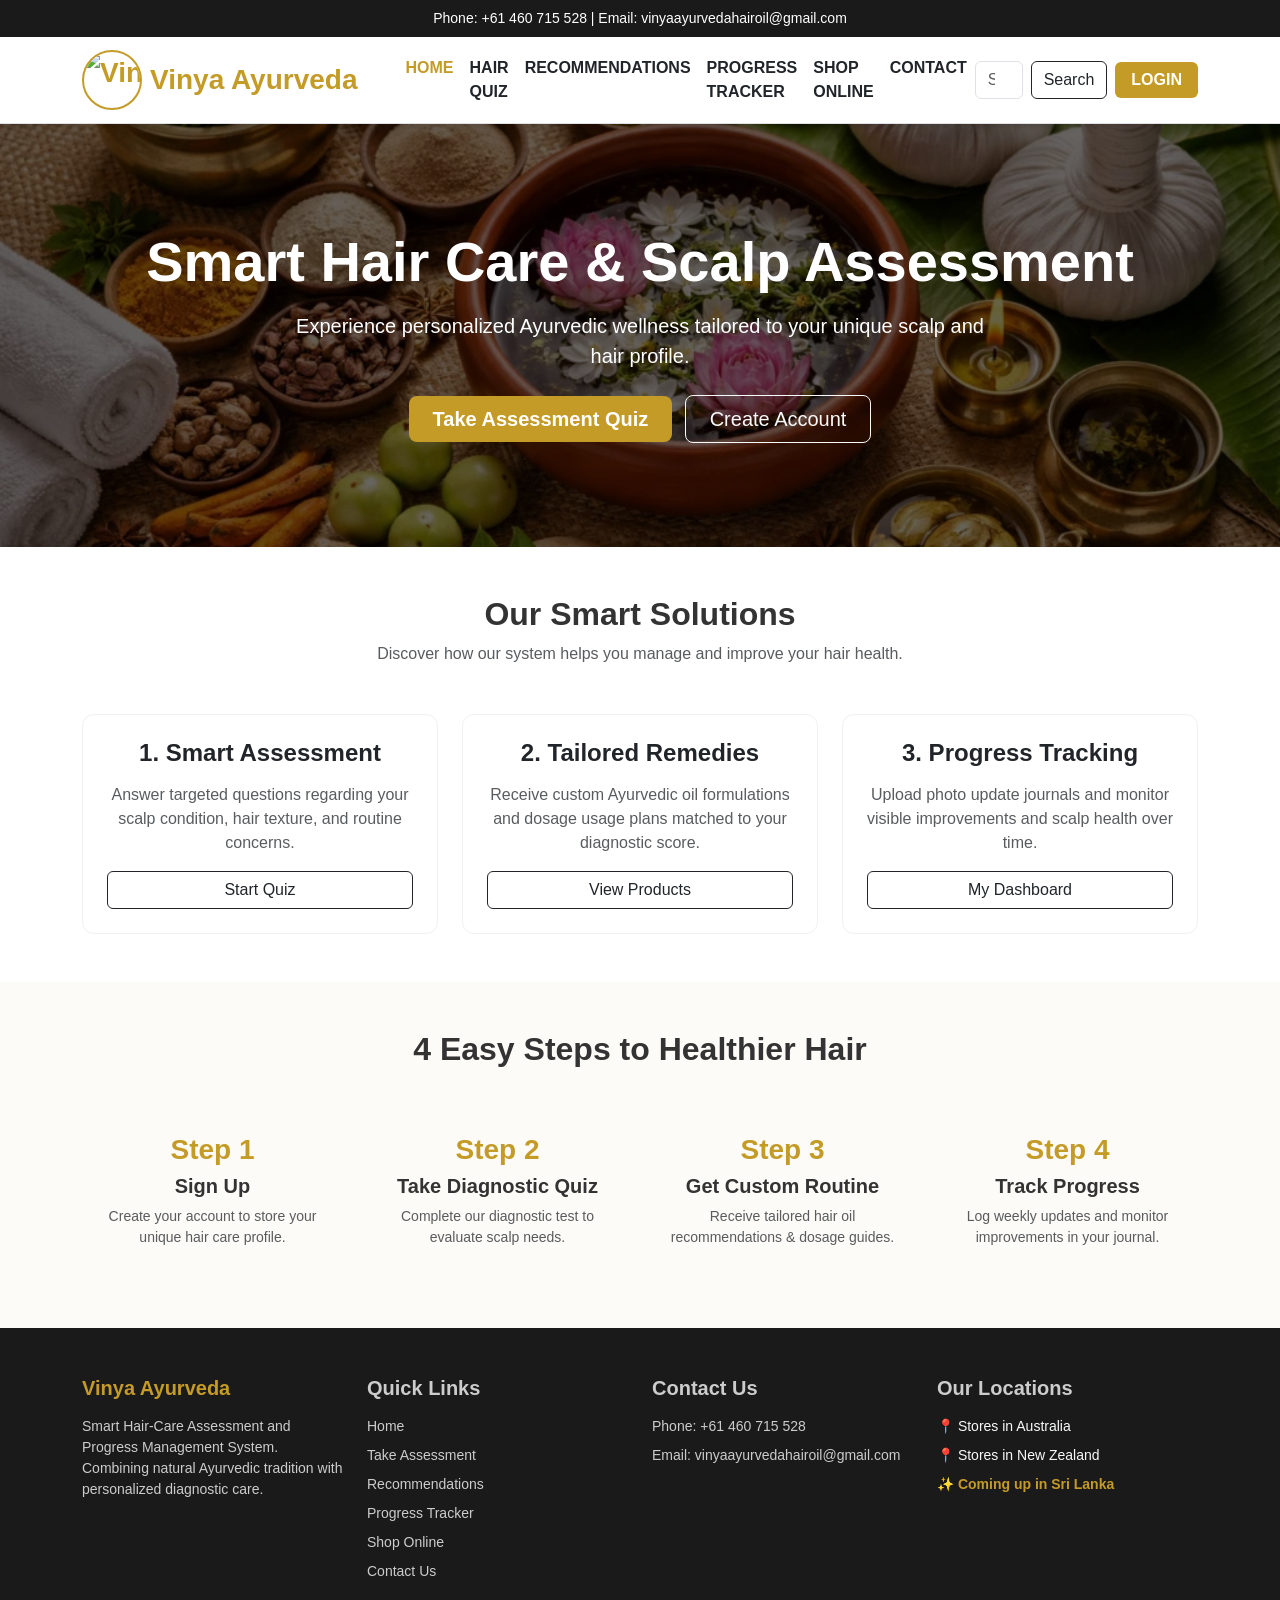
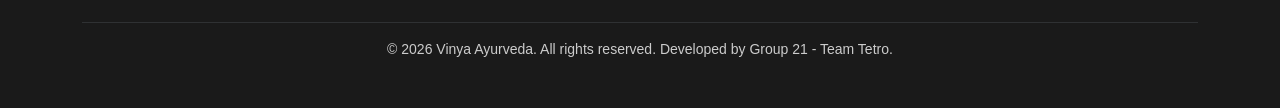
==== commit c3670d63: "Added my Vinya Ayurveda pages and images" ====
--- a/index.html
+++ b/index.html
@@ -21,10 +21,14 @@
         </div>
     </div>
 
-    <!-- 2. Main Navigation Bar with Search Bar -->
+    <!-- 2. Main Navigation Bar with Logo & Brand Name -->
     <nav class="navbar navbar-expand-lg navbar-light bg-white border-bottom shadow-sm sticky-top">
         <div class="container">
-            <a class="navbar-brand fw-bold fs-3 text-vinya" href="index.html">Vinya Ayurveda</a>
+            <!-- Logo Image (60px) + Gold Brand Name -->
+            <a class="navbar-brand d-flex align-items-center fw-bold fs-3 text-vinya" href="index.html">
+                <img src="images/logo.jpeg" alt="Vinya Ayurveda Logo" class="me-2 rounded-circle style-logo" style="height: 60px; width: 60px; object-fit: cover;">
+                <span>Vinya Ayurveda</span>
+            </a>
             <button class="navbar-toggler" type="button" data-bs-toggle="collapse" data-bs-target="#navbarNav">
                 <span class="navbar-toggler-icon"></span>
             </button>
@@ -34,7 +38,8 @@
                     <li class="nav-item"><a class="nav-link text-dark" href="assessment.html">HAIR QUIZ</a></li>
                     <li class="nav-item"><a class="nav-link text-dark" href="recommendation.html">RECOMMENDATIONS</a></li>
                     <li class="nav-item"><a class="nav-link text-dark" href="progress.html">PROGRESS TRACKER</a></li>
-                    <li class="nav-item"><a class="nav-link text-dark" href="profile.html">MY PROFILE</a></li>
+                    <li class="nav-item"><a class="nav-link text-dark" href="products.html">SHOP ONLINE</a></li>
+                    <li class="nav-item"><a class="nav-link text-dark" href="contact.html">CONTACT</a></li>
                 </ul>
 
                 <!-- Search Bar Form -->
@@ -133,17 +138,15 @@
         </div>
     </section>
 
-    <!-- 6. Footer (Updated with Contact Us & Separate Locations Column on the Right) -->
+    <!-- 6. Footer -->
     <footer class="py-5">
         <div class="container">
             <div class="row g-4">
-                <!-- Brand Info -->
                 <div class="col-md-3">
                     <h5 class="fw-bold text-vinya mb-3">Vinya Ayurveda</h5>
                     <p class="small">Smart Hair-Care Assessment and Progress Management System. Combining natural Ayurvedic tradition with personalized diagnostic care.</p>
                 </div>
 
-                <!-- Quick Links -->
                 <div class="col-md-3">
                     <h5 class="fw-bold mb-3">Quick Links</h5>
                     <ul class="list-unstyled small">
@@ -151,18 +154,17 @@
                         <li class="mb-2"><a href="assessment.html">Take Assessment</a></li>
                         <li class="mb-2"><a href="recommendation.html">Recommendations</a></li>
                         <li class="mb-2"><a href="progress.html">Progress Tracker</a></li>
-                        <li class="mb-2"><a href="profile.html">My Profile</a></li>
+                        <li class="mb-2"><a href="products.html">Shop Online</a></li>
+                        <li class="mb-2"><a href="contact.html">Contact Us</a></li>
                     </ul>
                 </div>
 
-                <!-- Contact Us Column -->
                 <div class="col-md-3">
                     <h5 class="fw-bold mb-3">Contact Us</h5>
                     <p class="small mb-2">Phone: +61 460 715 528</p>
                     <p class="small mb-2">Email: vinyaayurvedahairoil@gmail.com</p>
                 </div>
 
-                <!-- Our Locations Column (On the Far Right) -->
                 <div class="col-md-3">
                     <h5 class="fw-bold mb-3">Our Locations</h5>
                     <ul class="list-unstyled small text-light">
--- a/style.css
+++ b/style.css
@@ -1,75 +1,117 @@
 
-/* Vinya Ayurveda Brand Styling */
+/* Custom Styles for Vinya Ayurveda Smart Hair Care System */
 
 :root {
-    --brand-gold: #c59b27;
-    --brand-gold-hover: #a37f1e;
-    --brand-dark: #1a1a1a;
-    --brand-light-bg: #f8f6f0;
+    --vinya-gold: #c59b27;
+    --vinya-gold-dark: #a37f1e;
+    --vinya-bg-light: #fdfbf7;
 }
 
-/* Announcement Top Bar */
+body {
+    font-family: 'Segoe UI', Tahoma, Geneva, Verdana, sans-serif;
+    color: #333333;
+    background-color: #ffffff;
+}
+
+/* 1. Top Announcement Bar */
 .top-bar {
-    background-color: var(--brand-dark);
+    background-color: #1a1a1a;
     color: #ffffff;
     font-size: 0.875rem;
 }
 
-/* Custom Gold Accent Buttons */
+/* 2. Navigation & Brand Styles */
+.text-vinya {
+    color: var(--vinya-gold) !important;
+}
+
+.style-logo {
+    border: 2px solid var(--vinya-gold);
+}
+
+.navbar .nav-link {
+    transition: color 0.3s ease;
+}
+
+.navbar .nav-link:hover {
+    color: var(--vinya-gold) !important;
+}
+
+/* Custom Gold Button */
 .btn-vinya {
-    background-color: var(--brand-gold);
+    background-color: var(--vinya-gold);
     color: #ffffff !important;
+    font-weight: 600;
     border: none;
-    font-weight: 600;
     transition: background-color 0.3s ease;
 }
 
 .btn-vinya:hover {
-    background-color: var(--brand-gold-hover);
+    background-color: var(--vinya-gold-dark);
+    color: #ffffff !important;
 }
 
-.text-vinya {
-    color: var(--brand-gold) !important;
+/* 3. Hero Sections & Banners */
+.hero-section {
+    color: #ffffff;
+    padding: 80px 0;
 }
 
-/* Hero Section with Background Image Overlay */
-.hero-section {
-    background: linear-gradient(rgba(0, 0, 0, 0.5), rgba(0, 0, 0, 0.5)), url('./images/hero-bg.webp');
-    background-size: cover;
-    background-position: center;
-    background-repeat: no-repeat;
-    color: #ffffff;
-    padding: 120px 0;
+.style-width {
+    max-width: 700px;
 }
 
-/* Feature Cards Styling */
+.font-style-italic {
+    font-style: italic;
+}
+
+/* Background Color Accents */
+.bg-warm {
+    background-color: var(--vinya-bg-light);
+}
+
+/* 4. Cards & Product Styling */
 .custom-card {
-    border: 1px solid #e2e8f0;
-    border-radius: 10px;
-    transition: transform 0.3s ease, box-shadow 0.3s ease;
+    border: 1px solid #eef0f2;
+    border-radius: 12px;
+    transition: transform 0.3s ease, shadow 0.3s ease;
 }
 
 .custom-card:hover {
     transform: translateY(-5px);
-    box-shadow: 0 10px 20px rgba(0, 0, 0, 0.1);
+    box-shadow: 0 10px 20px rgba(0,0,0,0.08);
 }
 
-/* Section Backgrounds */
-.bg-warm {
-    background-color: var(--brand-light-bg);
+.card-img-top {
+    transition: opacity 0.3s ease;
+}
+
+.card-img-top:hover {
+    opacity: 0.9;
+}
+
+/* 5. Modals (Popup Details) */
+.modal-content {
+    border-radius: 12px;
+    border: none;
+}
+
+.modal-header .btn-close {
+    outline: none;
 }
 
 /* Footer Styling */
 footer {
-    background-color: var(--brand-dark);
+    background-color: #1a1a1a;
     color: #cccccc;
 }
 
 footer a {
-    color: #ffffff;
+    color: #cccccc;
     text-decoration: none;
+    transition: color 0.3s ease;
 }
 
 footer a:hover {
-    color: var(--brand-gold);
+    color: var(--vinya-gold);
 }
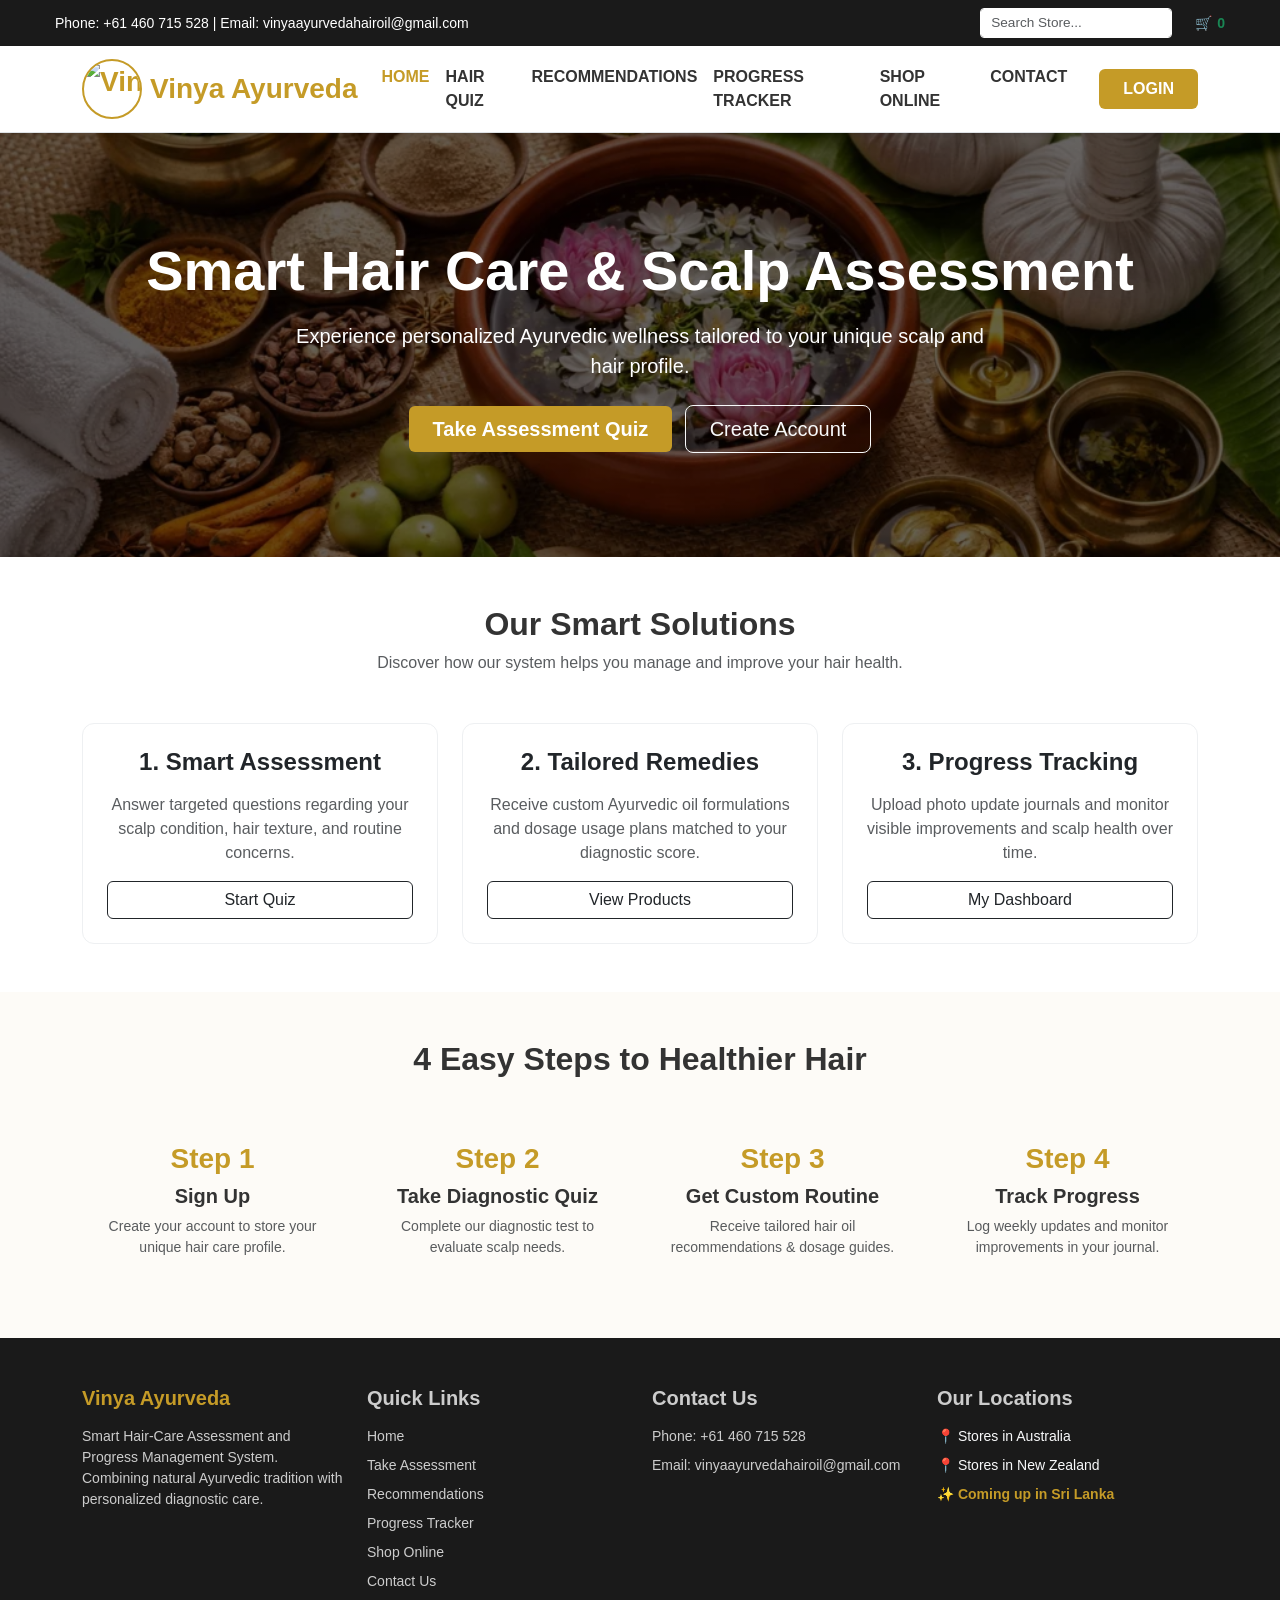
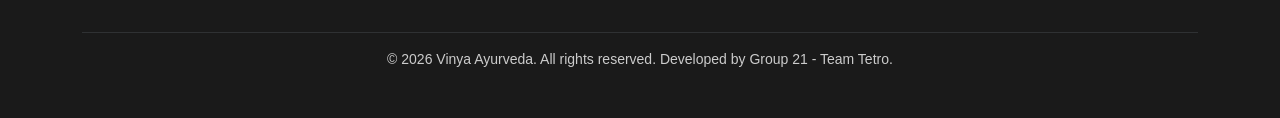
==== commit 7d19a2e6: "Updated index, products and contact pages" ====
--- a/index.html
+++ b/index.html
@@ -13,18 +13,27 @@
     <link rel="stylesheet" href="style.css">
 </head>
 <body>
-
-    <!-- 1. Top Announcement Bar -->
-    <div class="top-bar py-2 text-center">
-        <div class="container">
-            <span>Phone: +61 460 715 528 | Email: vinyaayurvedahairoil@gmail.com</span>
+     
+    <!-- 1. Top Announcement Bar (With Search & Cart) -->
+    <div class="top-bar">
+        <div class="top-bar-inner">
+            <div class="contact-info">
+                Phone: +61 460 715 528 | Email: vinyaayurvedahairoil@gmail.com
+            </div>
+            <div class="top-actions">
+                <form class="d-flex store-search-form" role="search">
+                    <input class="form-control form-control-sm me-2" type="search" placeholder="Search Store..." aria-label="Search">
+                </form>
+                <a href="cart.html" class="cart-icon-link">
+                    🛒 <span class="text-success fw-bold">0</span>
+                </a>
+            </div>
         </div>
     </div>
 
-    <!-- 2. Main Navigation Bar with Logo & Brand Name -->
-    <nav class="navbar navbar-expand-lg navbar-light bg-white border-bottom shadow-sm sticky-top">
+    <!-- 2. Main Navigation Bar -->
+    <nav class="navbar navbar-expand-lg navbar-light bg-white border-bottom shadow-sm sticky-top py-2">
         <div class="container">
-            <!-- Logo Image (60px) + Gold Brand Name -->
             <a class="navbar-brand d-flex align-items-center fw-bold fs-3 text-vinya" href="index.html">
                 <img src="images/logo.jpeg" alt="Vinya Ayurveda Logo" class="me-2 rounded-circle style-logo" style="height: 60px; width: 60px; object-fit: cover;">
                 <span>Vinya Ayurveda</span>
@@ -33,25 +42,20 @@
                 <span class="navbar-toggler-icon"></span>
             </button>
             <div class="collapse navbar-collapse" id="navbarNav">
-                <ul class="navbar-nav me-auto ms-lg-4 fw-semibold">
+                <ul class="navbar-nav ms-auto me-4">
                     <li class="nav-item"><a class="nav-link active text-vinya" href="index.html">HOME</a></li>
-                    <li class="nav-item"><a class="nav-link text-dark" href="assessment.html">HAIR QUIZ</a></li>
-                    <li class="nav-item"><a class="nav-link text-dark" href="recommendation.html">RECOMMENDATIONS</a></li>
-                    <li class="nav-item"><a class="nav-link text-dark" href="progress.html">PROGRESS TRACKER</a></li>
-                    <li class="nav-item"><a class="nav-link text-dark" href="products.html">SHOP ONLINE</a></li>
-                    <li class="nav-item"><a class="nav-link text-dark" href="contact.html">CONTACT</a></li>
+                    <li class="nav-item"><a class="nav-link" href="assessment.html">HAIR QUIZ</a></li>
+                    <li class="nav-item"><a class="nav-link" href="recommendation.html">RECOMMENDATIONS</a></li>
+                    <li class="nav-item"><a class="nav-link" href="progress.html">PROGRESS TRACKER</a></li>
+                    <li class="nav-item"><a class="nav-link" href="products.html">SHOP ONLINE</a></li>
+                    <li class="nav-item"><a class="nav-link" href="contact.html">CONTACT</a></li>
                 </ul>
-
-                <!-- Search Bar Form -->
-                <form class="d-flex me-lg-2 my-2 my-lg-0" role="search">
-                    <input class="form-control me-2" type="search" placeholder="Search products..." aria-label="Search">
-                    <button class="btn btn-outline-dark" type="submit">Search</button>
-                </form>
-
-                <a class="btn btn-vinya px-3" href="login.html">LOGIN</a>
+                <a class="btn btn-vinya px-4" href="login.html">LOGIN</a>
             </div>
         </div>
     </nav>
+
+                
 
     <!-- 3. Hero Section (Using image as background) -->
     <section class="hero-section text-center" style="background: linear-gradient(rgba(0,0,0,0.6), rgba(0,0,0,0.6)), url('images/hero-bg.webp') center/cover no-repeat;">
--- a/style.css
+++ b/style.css
@@ -13,14 +13,46 @@
     background-color: #ffffff;
 }
 
-/* 1. Top Announcement Bar */
+/* 1. Top Announcement Bar (Dark with Search Bar & Cart) */
 .top-bar {
     background-color: #1a1a1a;
     color: #ffffff;
+    padding: 8px 0;
     font-size: 0.875rem;
 }
 
-/* 2. Navigation & Brand Styles */
+.top-bar-inner {
+    max-width: 1200px;
+    margin: 0 auto;
+    padding: 0 15px;
+    display: flex;
+    justify-content: space-between;
+    align-items: center;
+}
+
+.top-actions {
+    display: flex;
+    align-items: center;
+    gap: 15px;
+}
+
+.store-search-form input {
+    border-radius: 4px;
+    border: 1px solid #ffffff;
+    padding: 3px 10px;
+    font-size: 0.85rem;
+}
+
+.cart-icon-link {
+    color: #8bc34a;
+    text-decoration: none;
+    font-weight: bold;
+    display: flex;
+    align-items: center;
+    gap: 5px;
+}
+
+/* 2. Main Light Navigation Bar */
 .text-vinya {
     color: var(--vinya-gold) !important;
 }
@@ -30,10 +62,13 @@
 }
 
 .navbar .nav-link {
+    font-weight: 600;
+    color: #333333 !important;
     transition: color 0.3s ease;
 }
 
-.navbar .nav-link:hover {
+.navbar .nav-link:hover,
+.navbar .nav-link.active {
     color: var(--vinya-gold) !important;
 }
 
@@ -43,6 +78,8 @@
     color: #ffffff !important;
     font-weight: 600;
     border: none;
+    padding: 8px 20px;
+    border-radius: 6px;
     transition: background-color 0.3s ease;
 }
 
@@ -65,7 +102,6 @@
     font-style: italic;
 }
 
-/* Background Color Accents */
 .bg-warm {
     background-color: var(--vinya-bg-light);
 }
@@ -74,7 +110,7 @@
 .custom-card {
     border: 1px solid #eef0f2;
     border-radius: 12px;
-    transition: transform 0.3s ease, shadow 0.3s ease;
+    transition: transform 0.3s ease, box-shadow 0.3s ease;
 }
 
 .custom-card:hover {
@@ -82,25 +118,7 @@
     box-shadow: 0 10px 20px rgba(0,0,0,0.08);
 }
 
-.card-img-top {
-    transition: opacity 0.3s ease;
-}
-
-.card-img-top:hover {
-    opacity: 0.9;
-}
-
-/* 5. Modals (Popup Details) */
-.modal-content {
-    border-radius: 12px;
-    border: none;
-}
-
-.modal-header .btn-close {
-    outline: none;
-}
-
-/* Footer Styling */
+/* 5. Footer Styling */
 footer {
     background-color: #1a1a1a;
     color: #cccccc;
